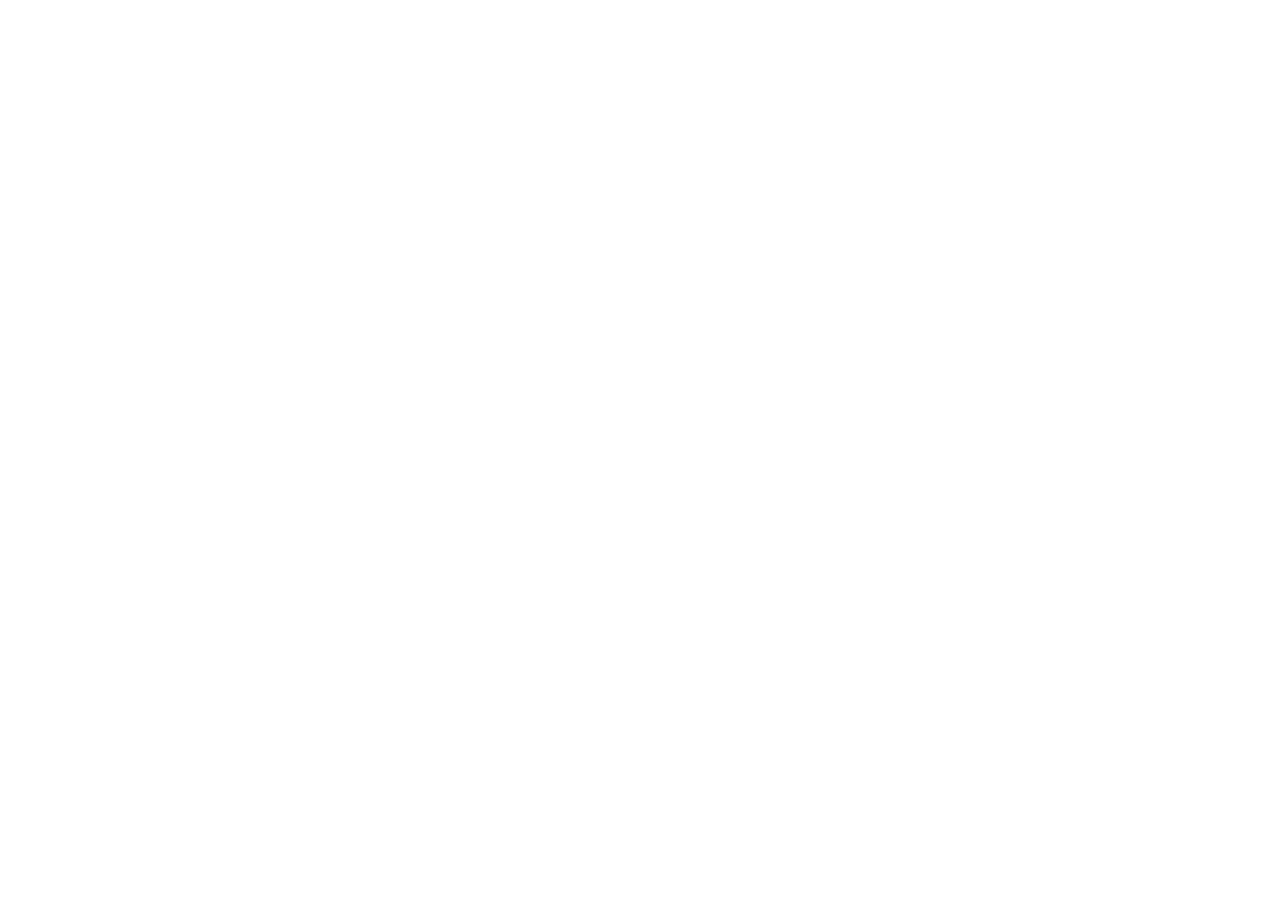
==== index.html @ f4bc539a "Deploy bf60df4ef3fd45c08c52d4838c4ee403f35d6fb3" ====
<!doctype html>
<html lang="en">
  <head>
    <meta charset="UTF-8" />
    <meta name="viewport" content="width=device-width, initial-scale=1.0" />
    <meta name="theme-color" content="#171a1d" />
    <meta
      name="description"
      content="A local-first roster builder for Warhammer Fantasy Battles 8th Edition."
    />
    <title>WHFB 8th Edition Army Builder</title>
    <script type="module" crossorigin src="/Site.Hammer.8th-Roster-Builder/assets/index-BWz84YdC.js"></script>
    <link rel="stylesheet" crossorigin href="/Site.Hammer.8th-Roster-Builder/assets/index-DoBrTXqm.css">
  </head>
  <body>
    <div id="app"></div>
  </body>
</html>
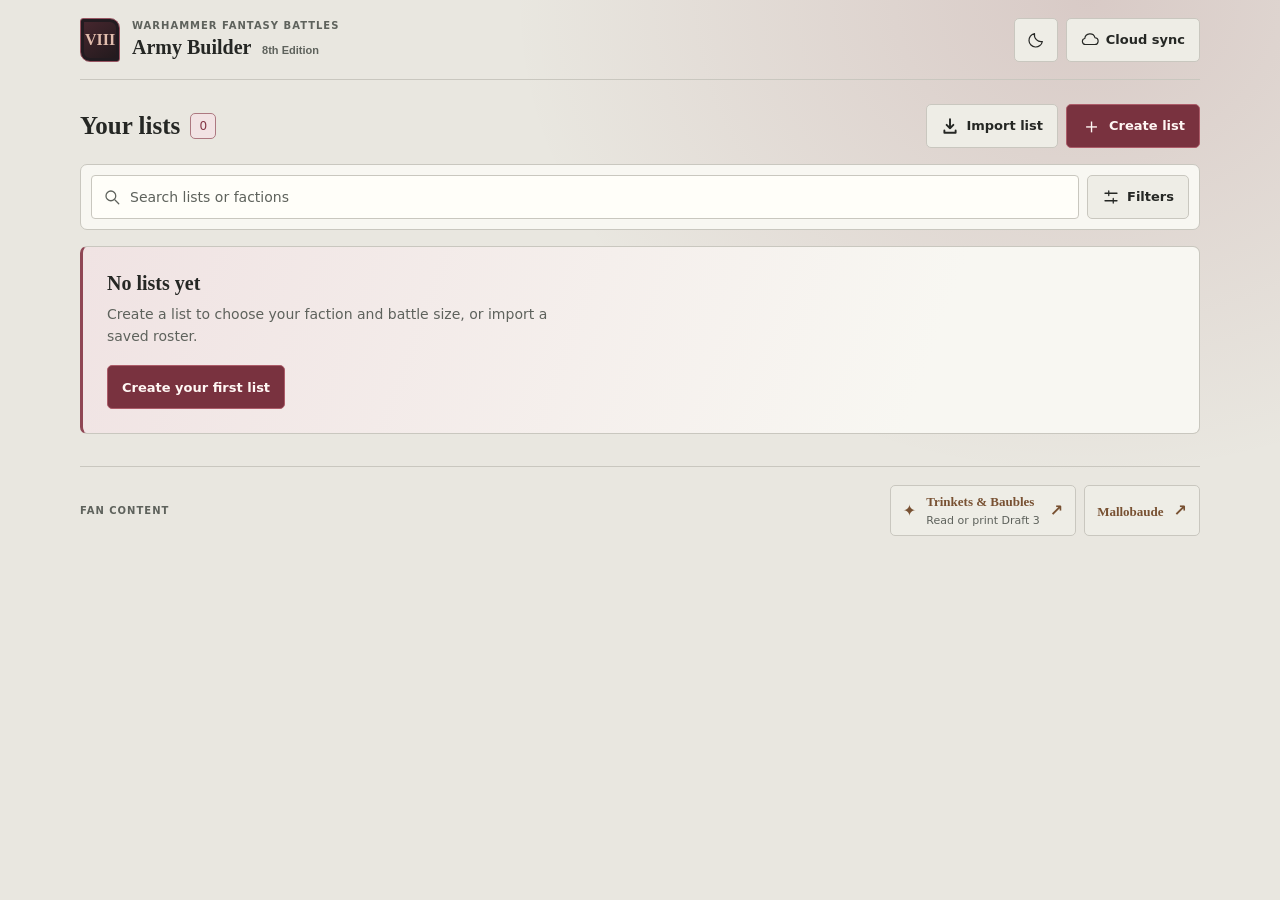
==== commit ff1212a6: "Deploy 7119ac27661208176ac053194a470bf08b6429c7" ====
--- a/index.html
+++ b/index.html
@@ -9,8 +9,8 @@
       content="A local-first roster builder for Warhammer Fantasy Battles 8th Edition."
     />
     <title>WHFB 8th Edition Army Builder</title>
-    <script type="module" crossorigin src="/Site.Hammer.8th-Roster-Builder/assets/index-BWz84YdC.js"></script>
-    <link rel="stylesheet" crossorigin href="/Site.Hammer.8th-Roster-Builder/assets/index-DoBrTXqm.css">
+    <script type="module" crossorigin src="/assets/index-Dpam6V0l.js"></script>
+    <link rel="stylesheet" crossorigin href="/assets/index-C-564Yki.css">
   </head>
   <body>
     <div id="app"></div>
--- a/assets/index-C-564Yki.css
+++ b/assets/index-C-564Yki.css
@@ -0,0 +1 @@
+.reference-rule-link{display:inline;padding:0;border:0;color:var(--rust-dark);background:transparent;font:inherit;text-align:inherit;text-decoration:underline;text-underline-offset:.15em}.reference-rule-link:hover{color:var(--rust)}.reference-entry{min-width:0}.reference-entry__summary{display:grid;width:100%;min-width:0;grid-template-columns:minmax(0,max-content) minmax(0,1fr) max-content;align-items:baseline;gap:.55rem;padding:.38rem .5rem;border:1px solid color-mix(in srgb,var(--line) 75%,transparent);border-radius:.45rem;color:var(--ink);background:color-mix(in srgb,var(--paper-raised) 86%,transparent);text-align:left;box-shadow:none}.reference-entry__summary:hover,.reference-entry__summary:focus-visible{border-color:color-mix(in srgb,var(--rust) 58%,var(--line));background:color-mix(in srgb,var(--rust) 6%,var(--paper-raised))}.reference-entry__summary strong{overflow:hidden;color:var(--ink);font-size:.76rem;text-overflow:ellipsis;white-space:nowrap}.reference-entry__summary span{overflow:hidden;color:var(--muted);font-size:.72rem;line-height:1.35;text-overflow:ellipsis;white-space:nowrap}.reference-entry__summary em{color:var(--accent-text, var(--rust));font-size:.68rem;font-style:normal;font-weight:800}.reference-dialog-backdrop{position:fixed;z-index:1800;top:0;right:0;bottom:0;left:0;display:grid;padding:1rem;place-items:center;background:#14120fb8;-webkit-backdrop-filter:blur(4px);backdrop-filter:blur(4px)}.reference-dialog{display:flex;flex-direction:column;width:min(720px,100%);max-height:min(760px,calc(100dvh - 2rem));overflow:hidden;border:1px solid var(--line-strong);border-radius:.9rem;color:var(--ink);background:var(--paper);box-shadow:0 24px 70px #00000057}.reference-dialog>header{display:flex;flex:0 0 auto;align-items:flex-start;justify-content:space-between;gap:1rem;padding:1rem 1.1rem;border-bottom:1px solid var(--line);background:color-mix(in srgb,var(--rust) 8%,var(--paper-raised))}.reference-dialog h2,.reference-dialog p{margin:0}.reference-dialog h2{margin-top:.15rem;font-size:1.35rem}.reference-dialog header small{color:var(--muted)}.reference-dialog header>button{flex:0 0 auto;width:2rem;height:2rem;padding:0;border:0;color:var(--muted);background:transparent;font-size:1.75rem;line-height:1}.reference-dialog__body{display:grid;gap:.85rem;min-height:0;overflow-y:auto;overscroll-behavior:contain;padding:1.1rem;padding-bottom:max(1.1rem,env(safe-area-inset-bottom))}.reference-back{padding:.3rem 0;border:0;color:var(--rust-dark);background:transparent;font-size:.78rem;text-align:left}.reference-dialog__body>p{font-family:Georgia,Times New Roman,serif;font-size:.96rem;line-height:1.65}.reference-profile-wrap{overflow-x:auto}.reference-profile-wrap table{width:100%;border-collapse:collapse;font-size:.78rem}.reference-profile-wrap th,.reference-profile-wrap td{padding:.5rem;border:1px solid var(--line);text-align:left}.reference-profile-wrap thead{background:var(--paper-raised)}@media(max-width:620px){.reference-entry__summary{grid-template-columns:minmax(0,.85fr) minmax(0,1.15fr) max-content}.reference-dialog-backdrop{align-items:end;padding:0}.reference-dialog{width:100%;max-height:90dvh;border-radius:.9rem .9rem 0 0}}.equipment-reference[data-v-cbb7b77b]{display:grid;gap:.4rem}.equipment-reference__missing[data-v-cbb7b77b]{padding:.38rem .5rem;border:1px solid var(--line);border-radius:.45rem;color:var(--muted);font-size:.74rem;background:color-mix(in srgb,var(--paper-raised) 88%,transparent)}.special-rule-reference[data-v-a597575a]{display:grid;gap:.65rem}.special-rule-card[data-v-a597575a]{display:flex;align-items:baseline;gap:.55rem;padding:.38rem .5rem;border:1px solid var(--line);border-radius:.45rem;background:color-mix(in srgb,var(--paper-raised) 88%,transparent)}.special-rule-card strong[data-v-a597575a]{color:var(--ink);font-size:.76rem}.special-rule-card span[data-v-a597575a]{color:var(--muted);font-size:.72rem}.special-rule-card--missing[data-v-a597575a]{border-color:color-mix(in srgb,var(--rust) 55%,var(--line))}.battle-mode[data-v-272ee18a]{flex:1;min-height:0;overflow-y:auto;color:var(--text-primary, #272a27);background:linear-gradient(var(--workspace-glaze, rgba(236, 235, 229, .96)),var(--workspace-glaze, rgba(236, 235, 229, .96))),repeating-linear-gradient(45deg,var(--surface-muted, #d5d3cc) 0,var(--surface-muted, #d5d3cc) 1px,transparent 1px,transparent 8px)}.battle-toolbar[data-v-272ee18a]{position:sticky;z-index:3;top:0;display:grid;min-height:86px;padding:14px clamp(18px,3vw,42px);align-items:center;grid-template-columns:minmax(250px,.7fr) minmax(430px,1.35fr) auto;gap:28px;background:var(--workspace-glaze, rgba(247, 246, 241, .97));border-bottom:1px solid var(--border-color, #c6c3bb);box-shadow:0 5px 16px #21242214;-webkit-backdrop-filter:blur(8px);backdrop-filter:blur(8px)}.battle-toolbar h2[data-v-272ee18a]{margin:0;font-family:Arial Narrow,Inter,sans-serif;font-size:22px;letter-spacing:-.04em}.battle-toolbar>div:first-child>p[data-v-272ee18a]:last-child{margin:4px 0 0;color:var(--text-muted, #797c76);font-size:9px;line-height:1.4}.battle-sequence[data-v-272ee18a]{display:flex;align-items:center;gap:14px}.round-stepper[data-v-272ee18a]{display:grid;overflow:hidden;height:42px;flex:0 0 auto;align-items:center;grid-template-columns:auto 30px 35px 30px;background:var(--surface-muted, #ebe8e1);border:1px solid var(--border-color, #d2cfc7);border-radius:5px}.round-stepper>span[data-v-272ee18a]{padding-inline:11px;color:var(--text-muted, #777a74);font-size:9px;font-weight:700;text-transform:uppercase}.round-stepper button[data-v-272ee18a],.wound-total button[data-v-272ee18a],.battle-card-tracker button[data-v-272ee18a]{height:100%;color:var(--text-secondary, #555954);font-weight:800;background:transparent;border:0}.round-stepper button[data-v-272ee18a]:hover:not(:disabled),.wound-total button[data-v-272ee18a]:hover:not(:disabled),.battle-card-tracker button[data-v-272ee18a]:hover:not(:disabled){color:#fff;background:#a94f33}.round-stepper button[data-v-272ee18a]:disabled,.wound-total button[data-v-272ee18a]:disabled,.battle-card-tracker button[data-v-272ee18a]:disabled{cursor:not-allowed;opacity:.3}.round-stepper strong[data-v-272ee18a]{text-align:center}.phase-selector[data-v-272ee18a]{display:grid;min-width:0;grid-template-columns:repeat(4,minmax(76px,1fr));gap:3px}.phase-selector button[data-v-272ee18a]{min-height:34px;padding:6px 8px;color:var(--text-secondary, #73766f);font-size:8px;font-weight:700;background:var(--surface-muted, #ebe8e1);border:1px solid var(--border-color, #d5d2ca);border-radius:4px}.phase-selector button.active[data-v-272ee18a]{color:#fff;background:#275f65;border-color:#1d4c51}.battle-actions[data-v-272ee18a]{display:flex;justify-content:flex-end;gap:7px}.battle-actions button[data-v-272ee18a]{min-height:36px;padding:8px 11px;font-size:9px;font-weight:700;border-radius:4px}.battle-reset[data-v-272ee18a]{color:var(--text-muted, #777a74);background:transparent;border:1px solid var(--border-color, #c7c4bc)}.battle-print[data-v-272ee18a]{color:var(--link-text, #29565b);background:var(--surface, #edf3f1);border:1px solid var(--border-strong, #9db7b5)}.battle-edit[data-v-272ee18a]{color:#fff;background:#a94f33;border:1px solid #a94f33}.battle-overview[data-v-272ee18a]{display:grid;width:min(1180px,calc(100% - 36px));margin:24px auto 18px;grid-template-columns:repeat(4,minmax(0,1fr));background:var(--surface-raised, #fffef9);border:1px solid var(--border-color, #d1cec6);border-radius:6px;box-shadow:0 4px 12px #2326240d}.battle-overview>div[data-v-272ee18a]{display:flex;min-width:0;padding:13px 16px;flex-direction:column;gap:3px}.battle-overview>div+div[data-v-272ee18a]{border-left:1px solid var(--border-color, #dfdcd4)}.battle-overview span[data-v-272ee18a]{color:var(--text-muted, #8b8e87);font-size:8px;font-weight:700;letter-spacing:.08em;text-transform:uppercase}.battle-overview strong[data-v-272ee18a]{overflow:hidden;color:var(--text-primary, #343733);font-size:13px;text-overflow:ellipsis;white-space:nowrap}.battle-army-rule-list[data-v-272ee18a]{width:min(1180px,calc(100% - 36px));margin:0 auto 18px}.battle-army-rules[data-v-272ee18a]{width:100%;margin:0;padding:11px 14px;background:var(--surface-raised, #fffef9);border:1px solid var(--border-color, #d1cec6);border-radius:6px}.battle-army-rules+.battle-army-rules[data-v-272ee18a]{margin-top:8px}.battle-army-rules summary[data-v-272ee18a]{display:flex;align-items:baseline;justify-content:space-between;gap:16px;color:var(--text-primary, #343733);cursor:pointer}.battle-army-rules summary strong[data-v-272ee18a]{font-size:11px}.battle-army-rules summary span[data-v-272ee18a]{color:var(--accent-text, #a14e34);font-size:9px;font-weight:700}.battle-army-rules .special-rule-reference[data-v-272ee18a]{margin-top:10px}.battle-groups[data-v-272ee18a]{display:grid;width:min(1180px,calc(100% - 36px));margin:0 auto;padding-bottom:46px;gap:16px}.battle-group[data-v-272ee18a]{overflow:hidden;background:var(--workspace-glaze, rgba(255, 254, 249, .7));border:1px solid var(--border-color, #c8c5bd);border-radius:7px;box-shadow:0 5px 15px #2326240e}.battle-group>header[data-v-272ee18a]{display:flex;min-height:58px;padding:10px 16px;color:#fff;align-items:center;justify-content:space-between;gap:18px;background:#275f65}.battle-group[data-category=special]>header[data-v-272ee18a]{background:#536a70}.battle-group[data-category=rare]>header[data-v-272ee18a]{background:#6b536b}.battle-group[data-category=heroes]>header[data-v-272ee18a]{background:#6d503e}.battle-group[data-category=lords]>header[data-v-272ee18a]{background:#4e475f}.battle-group>header .eyebrow[data-v-272ee18a]{color:#ffffff9e}.battle-group>header h3[data-v-272ee18a]{margin:0;font-family:Arial Narrow,Inter,sans-serif;font-size:18px}.battle-group>header>span[data-v-272ee18a]{color:#ffffffbd;font-size:9px;font-weight:700;text-transform:uppercase}.battle-unit-grid[data-v-272ee18a]{display:grid;padding:12px;grid-template-columns:repeat(auto-fit,minmax(min(420px,100%),1fr));gap:10px}.battle-unit-card[data-v-272ee18a]{display:grid;min-width:0;overflow:hidden;grid-template-rows:1fr auto;background:var(--surface-raised, #fffef9);border:1px solid var(--border-color, #d8d5cd);border-radius:5px;transition:border-color .14s ease,box-shadow .14s ease,transform .14s ease}.battle-unit-card[data-v-272ee18a]:hover{border-color:var(--border-strong, #a99a90);box-shadow:0 7px 18px #352b261a;transform:translateY(-1px)}.battle-unit-open[data-v-272ee18a]{display:flex;min-width:0;padding:14px;color:inherit;text-align:left;flex-direction:column;background:transparent;border:0}.battle-unit-role[data-v-272ee18a]{color:var(--accent-text, #a44c30);font-size:8px;font-weight:700;letter-spacing:.08em;text-transform:uppercase}.battle-unit-title[data-v-272ee18a]{display:flex;margin-top:4px;align-items:baseline;justify-content:space-between;gap:12px}.battle-unit-title strong[data-v-272ee18a]{color:var(--text-primary, #292c29);font-family:Arial Narrow,Inter,sans-serif;font-size:17px}.battle-unit-title b[data-v-272ee18a]{color:var(--success-text, #3c6c54);font-size:11px;white-space:nowrap}.battle-unit-meta[data-v-272ee18a]{margin-top:3px;color:var(--text-muted, #858881);font-size:9px}.battle-unit-choices[data-v-272ee18a],.battle-status-list[data-v-272ee18a]{display:flex;margin-top:10px;flex-wrap:wrap;gap:4px}.battle-unit-choices>span[data-v-272ee18a],.battle-status-list>span[data-v-272ee18a]{padding:4px 6px;color:var(--text-secondary, #655c55);font-size:8px;font-weight:600;background:var(--surface-muted, #efebe4);border-radius:3px}.battle-unit-choices.empty[data-v-272ee18a]{color:var(--text-muted, #9a9c97);font-size:8px;font-style:italic}.battle-status-list>span[data-v-272ee18a]{color:var(--accent-text, #7c422f);background:var(--accent-surface, #f2ddd3);border:1px solid var(--border-color, #deb8a7)}.battle-reference-link[data-v-272ee18a]{margin-top:auto;padding-top:13px;color:var(--link-text, #40686a);font-size:8px;font-weight:700;letter-spacing:.04em;text-transform:uppercase}.battle-reference-link b[data-v-272ee18a]{margin-left:3px;font-size:12px}.battle-card-tracker[data-v-272ee18a]{display:flex;min-height:44px;padding:6px 10px;align-items:center;justify-content:space-between;gap:10px;background:var(--surface-muted, #efede7);border-top:1px solid var(--border-color, #ddd9d1)}.battle-card-tracker>span[data-v-272ee18a]{color:var(--text-muted, #777a74);font-size:8px;font-weight:700;text-transform:uppercase}.battle-card-tracker>div[data-v-272ee18a]{display:grid;overflow:hidden;height:30px;align-items:center;grid-template-columns:29px minmax(54px,auto) 29px;background:var(--surface-raised, white);border:1px solid var(--border-color, #d2cfc7);border-radius:4px}.battle-card-tracker strong[data-v-272ee18a]{font-size:12px;text-align:center}.battle-card-tracker small[data-v-272ee18a]{color:var(--text-muted, #93968f);font-size:8px}.battle-detail-backdrop[data-v-272ee18a]{position:fixed;z-index:1100;top:0;right:0;bottom:0;left:0;display:grid;padding:24px;place-items:center;background:#0f1314c4;-webkit-backdrop-filter:blur(4px);backdrop-filter:blur(4px)}.battle-detail-modal[data-v-272ee18a]{display:flex;width:min(1050px,100%);max-height:calc(100dvh - 48px);overflow:hidden;flex-direction:column;background:var(--surface, #f1efe9);border:1px solid #6a6d68;border-radius:9px;box-shadow:0 28px 90px #00000073}.battle-detail-header[data-v-272ee18a]{flex:0 0 auto;display:grid;padding:19px 22px;color:#fff;align-items:start;grid-template-columns:minmax(0,1fr) auto auto;gap:18px;background:linear-gradient(105deg,rgba(255,255,255,.07),transparent 50%),#1d464b;border-bottom:3px solid #ad593d}.battle-detail-header .eyebrow[data-v-272ee18a]{color:#a9bbb6}.battle-detail-header h2[data-v-272ee18a]{margin:0;font-family:Arial Narrow,Inter,sans-serif;font-size:27px;letter-spacing:-.04em}.battle-detail-header div>span[data-v-272ee18a]{display:block;margin-top:3px;color:#b9c6c3;font-size:9px}.battle-detail-header>strong[data-v-272ee18a]{padding-top:13px;color:#d9efdc;font-size:16px}.battle-detail-header>button[data-v-272ee18a]{display:grid;width:32px;height:32px;padding:0;place-items:center;color:#c3d0cc;font-size:21px;background:#ffffff0f;border:1px solid rgba(255,255,255,.15);border-radius:50%}.battle-detail-header>button[data-v-272ee18a]:hover{color:#fff;background:#a94f33}.battle-detail-body[data-v-272ee18a]{display:grid;min-height:0;overflow-y:auto;grid-template-columns:235px minmax(0,1fr)}.battle-detail-tracking[data-v-272ee18a]{padding:16px;background:var(--surface-muted, #e8e5de);border-right:1px solid var(--border-color, #ccc9c1)}.battle-detail-tracking>section[data-v-272ee18a]{padding:13px;background:var(--surface-raised, #fffdf8);border:1px solid var(--border-color, #d5d2ca);border-radius:5px}.battle-detail-tracking>section+section[data-v-272ee18a]{margin-top:10px}.wound-total[data-v-272ee18a]{display:grid;height:58px;margin-top:8px;align-items:center;grid-template-columns:42px 1fr 42px;background:var(--surface-muted, #f0ede7);border:1px solid var(--border-color, #d7d3ca);border-radius:5px}.wound-total strong[data-v-272ee18a]{color:var(--text-primary, #26302d);font-size:27px;text-align:center}.wound-panel>span[data-v-272ee18a]{display:block;margin-top:6px;color:var(--text-muted, #888b84);font-size:8px;text-align:center;text-transform:uppercase}.battle-status-panel[data-v-272ee18a]{display:grid;gap:6px}.battle-status-panel .eyebrow[data-v-272ee18a]{margin-bottom:3px}.battle-status-panel button[data-v-272ee18a]{display:flex;min-height:34px;padding:7px 9px;color:var(--text-secondary, #62655f);align-items:center;gap:7px;font-size:9px;font-weight:700;text-align:left;background:var(--surface, #f0eee8);border:1px solid var(--border-color, #dedbd3);border-radius:4px}.battle-status-panel button span[data-v-272ee18a]{display:grid;width:16px;height:16px;place-items:center;color:var(--text-muted, #8d9089);border:1px solid var(--border-color, #b9bbb5);border-radius:50%}.battle-status-panel button.active[data-v-272ee18a]{color:var(--accent-text, #753b29);background:var(--accent-surface, #f2ded4);border-color:#d8ac99}.battle-status-panel button.active span[data-v-272ee18a]{color:#fff;background:#a94f33;border-color:#a94f33}.battle-wizard-panel strong[data-v-272ee18a]{display:block;margin-top:7px;color:var(--text-primary, #383b37);font-size:12px}.battle-wizard-panel span[data-v-272ee18a]{display:block;margin-top:4px;color:var(--text-muted, #7a7d76);font-size:8px;line-height:1.45}.battle-reference[data-v-272ee18a]{min-width:0;padding:16px}.battle-reference-section[data-v-272ee18a]{overflow:hidden;background:var(--surface-raised, #fffef9);border:1px solid var(--border-color, #d5d2ca);border-radius:6px}.battle-reference-section+.battle-reference-section[data-v-272ee18a]{margin-top:12px}.battle-reference-heading[data-v-272ee18a]{display:flex;padding:12px 15px;align-items:flex-end;justify-content:space-between;gap:14px}.battle-reference-heading h3[data-v-272ee18a]{margin:0;color:var(--text-primary, #343733);font-size:14px}.battle-reference-heading>span[data-v-272ee18a]{color:var(--text-muted, #898c85);font-size:8px}.battle-profile-wrap[data-v-272ee18a]{overflow-x:auto;border-top:1px solid var(--border-color, #dedbd4)}.battle-profile-table[data-v-272ee18a]{width:100%;min-width:690px;table-layout:fixed;border-collapse:collapse}.battle-profile-table th[data-v-272ee18a],.battle-profile-table td[data-v-272ee18a]{height:34px;padding:5px 4px;color:var(--text-secondary, #4f524d);font-size:9px;text-align:center;border-right:1px solid var(--border-color, #e5e2db);border-bottom:1px solid var(--border-color, #e5e2db)}.battle-profile-table thead th[data-v-272ee18a]{color:var(--text-muted, #777b74);font-size:8px;background:var(--surface-muted, #ebe8e1)}.battle-profile-table th[data-v-272ee18a]:first-child{width:130px;padding-left:13px;text-align:left}.battle-profile-table th[data-v-272ee18a]:last-child,.battle-profile-table td[data-v-272ee18a]:last-child{width:125px;text-align:left}.battle-profile-table tbody th[data-v-272ee18a]{color:var(--text-primary, #343733)}.battle-profile-table tbody th small[data-v-272ee18a]{display:block;color:var(--accent-text, #9d6047);font-size:7px;text-transform:uppercase}.battle-profile-table abbr[data-v-272ee18a]{text-decoration:none}.battle-loadout-grid[data-v-272ee18a]{display:grid;padding:0 15px 15px;grid-template-columns:repeat(2,minmax(0,1fr));gap:9px}.battle-loadout-grid>div[data-v-272ee18a]{min-width:0;padding:11px 12px;background:var(--surface, #f1eee7);border:1px solid var(--border-color, #e0dcd4);border-radius:4px}.battle-loadout-grid>.battle-special-rule-reference[data-v-272ee18a]{grid-column:1 / -1}.battle-loadout-grid h4[data-v-272ee18a]{margin:0 0 7px;color:var(--accent-text, #70412f);font-size:9px;letter-spacing:.05em;text-transform:uppercase}.battle-loadout-grid ul[data-v-272ee18a]{display:grid;margin:0;padding:0;gap:5px;list-style:none}.battle-loadout-grid li[data-v-272ee18a]{color:var(--text-secondary, #5f625d);font-size:9px;line-height:1.4}.battle-loadout-grid li strong[data-v-272ee18a],.battle-loadout-grid li span[data-v-272ee18a]{display:block}.battle-loadout-grid li strong[data-v-272ee18a]{color:var(--text-primary, #3c3f3a)}.battle-loadout-grid li span[data-v-272ee18a]{margin-top:2px;color:var(--text-muted, #777a74)}.battle-lore-list[data-v-272ee18a]{display:grid;padding:0 15px 15px;gap:7px}.battle-lore-list>details[data-v-272ee18a]{overflow:hidden;background:var(--surface, #f2efe8);border:1px solid var(--border-color, #ddd9d0);border-radius:4px}.battle-lore-list>details>summary[data-v-272ee18a]{display:flex;padding:10px 12px;align-items:center;justify-content:space-between;gap:12px;cursor:pointer;list-style:none}.battle-lore-list>details>summary[data-v-272ee18a]::-webkit-details-marker{display:none}.battle-lore-list>details[open]>summary[data-v-272ee18a]{border-bottom:1px solid var(--border-color, #ddd9d0)}.battle-lore-list>details>summary span[data-v-272ee18a]{display:flex;align-items:baseline;gap:8px}.battle-lore-list>details>summary strong[data-v-272ee18a]{color:var(--text-primary, #353934);font-size:10px}.battle-lore-list>details>summary small[data-v-272ee18a],.battle-lore-list>details>summary em[data-v-272ee18a]{color:var(--text-muted, #82857e);font-size:7px;font-style:normal}.battle-lore-body[data-v-272ee18a]{padding:10px}.battle-lore-body>section[data-v-272ee18a]{padding:9px 10px;background:var(--surface-muted, #e5eeeb);border-left:3px solid #477a72}.battle-lore-body h4[data-v-272ee18a],.battle-lore-body p[data-v-272ee18a]{margin:0}.battle-lore-body h4[data-v-272ee18a]{color:var(--success-text, #315f58);font-size:8px}.battle-lore-body p[data-v-272ee18a]{margin-top:3px;color:var(--text-secondary, #666a64);font-size:8px;line-height:1.45}.battle-lore-body ol[data-v-272ee18a]{display:grid;margin:9px 0 0;padding:0;grid-template-columns:repeat(2,minmax(0,1fr));gap:6px;list-style:none}.battle-lore-body li[data-v-272ee18a]{min-width:0;padding:9px;background:var(--surface-raised, #fffefa);border:1px solid var(--border-color, #e0ddd5);border-radius:3px}.battle-lore-body li header[data-v-272ee18a]{display:grid;align-items:center;grid-template-columns:20px minmax(0,1fr) auto;gap:7px}.battle-lore-body li header>b[data-v-272ee18a]{display:grid;width:19px;height:19px;color:#fff;font-size:8px;place-items:center;background:#477a72;border-radius:50%}.battle-lore-body li header span[data-v-272ee18a]{display:flex;min-width:0;flex-direction:column}.battle-lore-body li header strong[data-v-272ee18a]{color:var(--text-primary, #3b3f3a);font-size:8px}.battle-lore-body li header small[data-v-272ee18a]{color:var(--text-muted, #898c85);font-size:6px;text-transform:capitalize}.battle-lore-body li header em[data-v-272ee18a]{color:var(--accent-text, #a94f33);font-size:7px;font-style:normal;font-weight:800}@media(max-width:980px){.battle-toolbar[data-v-272ee18a]{grid-template-columns:minmax(0,1fr) auto}.battle-toolbar>div[data-v-272ee18a]:first-child{display:none}.battle-actions[data-v-272ee18a]{flex-wrap:wrap}.battle-actions .battle-reset[data-v-272ee18a]{display:none}}@media(max-width:700px){.battle-toolbar[data-v-272ee18a]{position:static;display:flex;padding:10px 12px;align-items:stretch;flex-direction:column;gap:9px}.battle-sequence[data-v-272ee18a]{align-items:stretch;flex-direction:column;gap:7px}.round-stepper[data-v-272ee18a]{width:100%;grid-template-columns:1fr 38px 44px 38px}.phase-selector[data-v-272ee18a]{grid-template-columns:repeat(2,minmax(0,1fr))}.battle-actions[data-v-272ee18a]{display:grid;grid-template-columns:1fr 1fr}.battle-overview[data-v-272ee18a]{width:calc(100% - 24px);margin-top:12px;grid-template-columns:repeat(2,minmax(0,1fr))}.battle-overview>div[data-v-272ee18a]:nth-child(3){border-top:1px solid var(--border-color, #dfdcd4);border-left:0}.battle-overview>div[data-v-272ee18a]:nth-child(4){border-top:1px solid var(--border-color, #dfdcd4)}.battle-groups[data-v-272ee18a]{width:calc(100% - 24px)}.battle-unit-grid[data-v-272ee18a]{grid-template-columns:1fr}.battle-detail-backdrop[data-v-272ee18a]{padding:0;place-items:stretch}.battle-detail-modal[data-v-272ee18a]{width:100%;max-height:100dvh;min-height:100dvh;border:0;border-radius:0}.battle-detail-header[data-v-272ee18a]{padding:16px}.battle-detail-header h2[data-v-272ee18a]{font-size:23px}.battle-detail-body[data-v-272ee18a]{display:flex;flex-direction:column}.battle-detail-tracking[data-v-272ee18a]{display:grid;grid-template-columns:repeat(2,minmax(0,1fr));gap:9px;border-right:0;border-bottom:1px solid var(--border-color, #ccc9c1)}.battle-detail-tracking>section+section[data-v-272ee18a]{margin-top:0}.battle-wizard-panel[data-v-272ee18a]{grid-column:1 / -1}.battle-reference[data-v-272ee18a]{padding:10px}.battle-loadout-grid[data-v-272ee18a],.battle-lore-body ol[data-v-272ee18a]{grid-template-columns:1fr}}.print-export-backdrop{position:fixed;z-index:1200;top:0;right:0;bottom:0;left:0;display:grid;padding:20px;place-items:center;background:#0d1112cc;-webkit-backdrop-filter:blur(4px);backdrop-filter:blur(4px)}.print-export-modal{display:flex;width:min(1280px,100%);height:min(900px,calc(100vh - 40px));overflow:hidden;flex-direction:column;background:#dedbd4;border:1px solid #626561;border-radius:9px;box-shadow:0 28px 90px #00000075}.print-export-header{display:flex;min-height:78px;padding:15px 20px;color:#fff;align-items:center;justify-content:space-between;gap:20px;background:#1c2324;border-bottom:3px solid #a95235}.print-export-header .eyebrow{color:#a9b8b4}.print-export-header h2{margin:0;font-family:Arial Narrow,Inter,sans-serif;font-size:23px}.print-export-header p:last-child{margin:3px 0 0;color:#aeb3af;font-size:9px}.print-export-header button{width:33px;height:33px;padding:0;color:#c7cbc7;font-size:21px;background:#ffffff0d;border:1px solid rgba(255,255,255,.15);border-radius:50%}.print-export-shell{display:grid;min-height:0;flex:1;grid-template-columns:255px minmax(0,1fr)}.print-export-options{padding:18px;overflow-y:auto;background:#252a2b;border-right:1px solid #525655}.print-export-options h3{margin:0 0 15px;color:#fff;font-size:17px}.print-export-options label{position:relative;display:grid;padding:9px 0;align-items:start;grid-template-columns:18px minmax(0,1fr);gap:9px;color:#d7d8d3;cursor:pointer}.print-export-options input{width:16px;height:16px;margin:1px 0 0;accent-color:#a94f33}.print-export-options label span,.print-export-options label strong,.print-export-options label small{display:block}.print-export-options label strong{font-size:10px}.print-export-options label small{margin-top:3px;color:#90948f;font-size:8px;line-height:1.35}.print-export-options hr{margin:12px 0;border:0;border-top:1px solid #484d4c}.print-preview-scroll{padding:24px;overflow:auto;background:#b9b8b3}.print-sheet{width:min(8.5in,100%);min-height:11in;margin:0 auto;padding:.42in;color:#232523;font-family:Arial,Helvetica,sans-serif;background:#fff;box-shadow:0 8px 32px #00000038}.print-roster-header{display:grid;padding-bottom:13px;align-items:end;grid-template-columns:minmax(0,1fr) auto;gap:18px;border-bottom:3px solid #252827}.print-roster-header p{margin:0 0 4px;color:#777a76;font-size:8pt;font-weight:700;letter-spacing:.08em;text-transform:uppercase}.print-roster-header h1{margin:0;font-family:Arial Narrow,Arial,sans-serif;font-size:25pt;line-height:1}.print-roster-header div:first-child>span{display:block;margin-top:5px;color:#696c68;font-size:9pt}.print-roster-header div:last-child{display:flex;align-items:baseline;gap:4px}.print-roster-header div:last-child strong{font-size:24pt}.print-roster-header div:last-child span{color:#777a76;font-size:9pt}.print-source-note{margin:7px 0 0;color:#727572;font-size:7.5pt;font-style:italic}.print-army-rules{margin-top:12px;padding:8px 10px;break-inside:avoid;background:#f1f0eb;border:1px solid #c9cbc7}.print-army-rules h2{margin:0 0 6px;font-size:11pt}.print-army-rules ul{margin:0;padding-left:16px}.print-army-rules li+li{margin-top:5px}.print-army-rules strong,.print-army-rules small{display:block}.print-army-rules strong{font-size:8.5pt}.print-army-rules small{margin-top:2px;font-size:7.5pt;line-height:1.35}.print-category{margin-top:17px}.print-category>header{display:flex;padding:6px 8px;color:#fff;align-items:baseline;justify-content:space-between;gap:15px;background:#315f63}.print-category>header h2{margin:0;font-family:Arial Narrow,Arial,sans-serif;font-size:14pt}.print-category>header span{font-size:7.5pt;font-weight:700;text-transform:uppercase}.print-unit-card{margin-top:9px;overflow:hidden;break-inside:avoid;border:1px solid #bfc1bd}.print-unit-card>header{display:flex;padding:8px 10px;align-items:center;justify-content:space-between;gap:15px;background:#ebecea;border-bottom:1px solid #c9cbc7}.print-unit-card>header p{margin:0 0 2px;color:#8a4c36;font-size:6.5pt;font-weight:700;letter-spacing:.06em;text-transform:uppercase}.print-unit-card>header h3{margin:0;font-family:Arial Narrow,Arial,sans-serif;font-size:13pt}.print-unit-card>header>strong{font-size:10pt;white-space:nowrap}.print-unit-summary,.print-choice-line{margin:0;padding:6px 10px;color:#5d605c;font-size:7.5pt;line-height:1.35;border-bottom:1px solid #dedfdb}.print-unit-comparison{display:block;margin-top:3px}.print-choice-line{color:#414440;background:#f6f5f1}.print-profile-wrap{overflow:hidden;border-bottom:1px solid #cfd1cd}.print-profile-table{width:100%;table-layout:fixed;border-collapse:collapse}.print-profile-table th,.print-profile-table td{padding:4px 2px;font-size:6.8pt;text-align:center;border-right:1px solid #d8dad6;border-bottom:1px solid #d8dad6}.print-profile-table thead th{color:#555854;background:#e3e4e1}.print-profile-table th:first-child{width:20%;padding-left:7px;text-align:left}.print-profile-table th:last-child,.print-profile-table td:last-child{width:18%;text-align:left}.print-detail-grid,.print-rules{display:grid;padding:7px 9px;grid-template-columns:repeat(2,minmax(0,1fr));gap:7px;border-bottom:1px solid #dadcd8}.print-detail-grid section,.print-rules section{padding:6px 7px;background:#f2f2ef;border:1px solid #dedfdb}.print-detail-grid h4,.print-rules h4{margin:0 0 4px;color:#74402d;font-size:7pt;letter-spacing:.05em;text-transform:uppercase}.print-detail-grid p,.print-rules p,.print-detail-grid ul,.print-rules ul{margin:0;padding:0;color:#4e514d;font-size:7pt;line-height:1.35;list-style:none}.print-detail-grid li+li,.print-rules li+li{margin-top:4px}.print-detail-grid li strong{display:inline}.print-detail-grid li>span{float:right;color:#555954;font-size:6.5pt}.print-detail-grid li small{display:block;margin-top:2px;color:#666964;font-size:6.5pt;line-height:1.35}.print-detail-grid li em{display:block;margin-top:2px;color:#858883;font-size:6pt}.print-lores{padding:7px 9px;border-bottom:1px solid #dadcd8}.print-lores>section{break-inside:avoid;border:1px solid #cfd1cd}.print-lores>section+section{margin-top:7px}.print-lores>section>header{display:flex;padding:5px 7px;align-items:baseline;justify-content:space-between;gap:10px;color:#fff;background:#315f63}.print-lores h4{margin:0;font-size:8pt}.print-lores header span{font-size:6pt}.print-lores>section>p{margin:0;padding:5px 7px;color:#454844;font-size:6.5pt;line-height:1.35;background:#e8eeeb}.print-lores ol{display:grid;margin:0;padding:5px;grid-template-columns:repeat(2,minmax(0,1fr));gap:4px;list-style:none}.print-lores li{padding:4px 5px;border:1px solid #dedfdb}.print-lores li div{display:flex;justify-content:space-between;gap:7px}.print-lores li b{color:#333632;font-size:6.5pt}.print-lores li em{color:#8a4c36;font-size:6pt;font-style:normal;font-weight:700;white-space:nowrap}.print-lores li small{display:block;margin-top:2px;color:#5f625d;font-size:5.8pt;line-height:1.3}.print-sheet-footer{margin-top:14px;padding-top:6px;color:#878a85;font-size:6.5pt;text-align:center;border-top:1px solid #cfd1cd}.print-sheet.compact{padding:.3in}.print-sheet.compact .print-category{margin-top:10px}.print-sheet.compact .print-unit-card{margin-top:5px}.print-sheet.compact .print-unit-summary{display:none}.print-sheet.compact .print-detail-grid,.print-sheet.compact .print-rules{padding:4px 6px;gap:4px}.print-sheet.page-per-unit .print-unit-card{break-after:page}.print-export-footer{display:flex;min-height:62px;padding:10px 18px;align-items:center;justify-content:space-between;gap:18px;background:#1c2324;border-top:1px solid #515655}.print-export-footer>span{color:#aeb2ae;font-size:9px}.print-export-footer>div{display:flex;gap:8px}.print-export-footer button{min-width:100px;min-height:36px;padding:8px 13px;color:#d6d8d4;font-size:10px;font-weight:700;background:#353b3b;border:1px solid #5a6060;border-radius:4px}.print-export-footer .print-now-button{color:#fff;background:#a94f33;border-color:#a94f33}@media(max-width:760px){.print-export-backdrop{padding:0;place-items:stretch}.print-export-modal{width:100%;height:100dvh;border:0;border-radius:0}.print-export-shell{display:flex;flex-direction:column}.print-export-options{display:grid;max-height:235px;padding:12px;grid-template-columns:repeat(2,minmax(0,1fr));gap:0 12px;border-right:0;border-bottom:1px solid #525655}.print-export-options>div,.print-export-options hr{grid-column:1 / -1}.print-export-options h3{margin-bottom:5px}.print-preview-scroll{padding:10px}.print-sheet{width:100%;min-height:0;padding:18px}.print-roster-header h1{font-size:20pt}.print-detail-grid,.print-rules,.print-lores ol{grid-template-columns:1fr}.print-export-footer>span{display:none}.print-export-footer{justify-content:flex-end}}@page{size:letter portrait;margin:.42in}@media print{html,body{width:auto!important;min-width:0!important;height:auto!important;overflow:visible!important;background:#fff!important}body *{visibility:hidden!important}.print-sheet,.print-sheet *{visibility:visible!important}.print-export-backdrop,.print-export-modal,.print-export-shell,.print-preview-scroll{position:static!important;display:block!important;width:auto!important;height:auto!important;max-height:none!important;margin:0!important;padding:0!important;overflow:visible!important;background:#fff!important;border:0!important;box-shadow:none!important;-webkit-backdrop-filter:none!important;backdrop-filter:none!important}.print-export-header,.print-export-options,.print-export-footer{display:none!important}.print-sheet{width:100%!important;min-height:0!important;padding:0!important;color:#000!important;box-shadow:none!important}}.cloud-account-button[data-v-bd3cc278]{min-height:40px;display:inline-flex;align-items:center;justify-content:center;gap:7px;padding:9px 12px;border:1px solid #555956;border-radius:5px;background:#252827;color:#e1ded6;font-weight:800;cursor:pointer}.cloud-account-button svg[data-v-bd3cc278]{width:18px;height:18px;flex:none;fill:none;stroke:currentColor;stroke-width:1.5;stroke-linejoin:round}.cloud-account-button.synced[data-v-bd3cc278]{border-color:#526b50;color:#c8ddc5}.cloud-account-button.error[data-v-bd3cc278]{border-color:#8b5e38;color:#efc38f}.cloud-account-button[data-v-bd3cc278]:disabled{opacity:.45;cursor:not-allowed}.cloud-backdrop[data-v-bd3cc278]{position:fixed;top:0;right:0;bottom:0;left:0;z-index:120;display:grid;place-items:center;padding:20px;background:#040505e0;-webkit-backdrop-filter:blur(3px);backdrop-filter:blur(3px)}.cloud-panel[data-v-bd3cc278]{box-sizing:border-box;width:min(460px,100%);padding:0 25px 24px;border:1px solid var(--hub-border, #575a57);border-radius:8px;background:var(--hub-surface, #191b1b);box-shadow:0 28px 80px #000}.cloud-panel header[data-v-bd3cc278]{display:flex;justify-content:space-between;align-items:start;margin:0 -25px 20px;padding:21px 25px 17px;border-bottom:1px solid var(--hub-border, #3f4240);background:linear-gradient(90deg,rgba(76,100,71,.22),transparent 70%)}.cloud-panel header p[data-v-bd3cc278]{margin:0;color:var(--hub-success-text, #91a18c);font-size:9px;font-weight:900;letter-spacing:.13em;text-transform:uppercase}.cloud-panel h2[data-v-bd3cc278]{margin:5px 0 0;color:var(--hub-text, #f0ede6);font:700 25px Georgia,serif}.cloud-panel header button[data-v-bd3cc278]{border:0;background:transparent;color:var(--hub-muted, #aaa);font-size:25px;cursor:pointer}.cloud-description[data-v-bd3cc278]{color:var(--hub-muted, #a9ada9);font-size:12px;line-height:1.55;overflow-wrap:anywhere}.cloud-description strong[data-v-bd3cc278]{color:var(--hub-text, #e4e1d9)}.cloud-panel label[data-v-bd3cc278]{display:grid;gap:7px;margin-top:17px;color:var(--hub-muted, #b9b6ae);font-size:10px;font-weight:900;letter-spacing:.08em;text-transform:uppercase}.cloud-panel input[data-v-bd3cc278]{box-sizing:border-box;width:100%;padding:11px 12px;border:1px solid var(--hub-border, #4b4e4c);border-radius:4px;background:var(--hub-input, #111313);color:var(--hub-text, #f3f1e9);font:600 13px sans-serif}.cloud-panel input[data-v-bd3cc278]:focus{outline:2px solid var(--hub-focus, #78916f);outline-offset:1px}.cloud-message[data-v-bd3cc278]{padding:10px 11px;border:1px solid var(--hub-success-border, #465542);border-radius:4px;background:var(--hub-success-surface, #171c16);color:var(--hub-success-text, #c4d4c0);font-size:11px;line-height:1.45}.cloud-message.error[data-v-bd3cc278]{border-color:var(--hub-warning-border, #815c35);background:var(--hub-warning-surface, #2d2318);color:var(--hub-warning-text, #f0cf9e)}.cloud-actions[data-v-bd3cc278]{display:flex;justify-content:flex-end;gap:9px;margin-top:21px}.cloud-actions button[data-v-bd3cc278]{min-height:40px;padding:9px 13px;border:1px solid var(--hub-border, #4c4f4c);border-radius:4px;background:var(--hub-button, #222424);color:var(--hub-text, #dedbd4);font-weight:800;cursor:pointer}.cloud-actions .cloud-primary[data-v-bd3cc278]{border-color:#61755b;background:#3d5239;color:#fff}.cloud-actions button[data-v-bd3cc278]:disabled{opacity:.55;cursor:wait}@media(max-width:650px){.cloud-account-button[data-v-bd3cc278]{flex:1 1 0;min-height:44px}.cloud-backdrop[data-v-bd3cc278]{align-items:end;padding:0}.cloud-panel[data-v-bd3cc278]{width:100%;padding-bottom:max(24px,env(safe-area-inset-bottom));border-radius:12px 12px 0 0}.cloud-actions[data-v-bd3cc278]{display:grid;grid-template-columns:1fr 1.5fr}}.cloud-panel[data-v-bd3cc278]{max-height:100dvh;overflow-y:auto}.cloud-panel h2[data-v-bd3cc278]{font-size:23px}.cloud-panel header button[data-v-bd3cc278]{min-width:44px;min-height:44px;margin:-8px -12px 0 0}.cloud-panel input[data-v-bd3cc278]{min-height:44px;font-size:16px}.cloud-actions button[data-v-bd3cc278]{min-height:44px}:root[data-theme=light] .roster-hub[data-v-70f8fed8]{--hub-text: #252724;--hub-muted: #5e625c;--hub-border: #c9c7bf;--hub-background: #e9e7e0;--hub-surface: #f8f7f2;--hub-input: #fffef9;--hub-button: #eeede6;--hub-hover: #e0e3dc;--hub-accent: #843746;--hub-warm: #785132;--hub-tint: #f2e3e4;--hub-accent-border: #ad7981;--hub-success-border: #9aaf91;--hub-success-surface: #e7eee0;--hub-success-text: #3e6039;--hub-warning-border: #b99b68;--hub-warning-surface: #f5ebd7;--hub-warning-text: #765321;--hub-gradient-start: #f0e3e3;--hub-gradient-end: #f0f0e9;--hub-focus: #843746;--hub-delete-mark: #843746}.roster-hub[data-v-70f8fed8]{min-height:100dvh;color:var(--hub-text, #e8e5dd);color-scheme:inherit;background:radial-gradient(ellipse at 85% 0,rgba(122,38,52,.15),transparent 36rem),var(--hub-background, #111315)}.hub-header[data-v-70f8fed8],.hub-library[data-v-70f8fed8],.hub-resource-footer[data-v-70f8fed8]{width:min(1120px,calc(100% - 48px));margin-inline:auto}.hub-header[data-v-70f8fed8]{display:flex;align-items:center;justify-content:space-between;gap:16px;min-height:80px;padding-block:12px;border-bottom:1px solid var(--hub-border, #393638)}.hub-brand[data-v-70f8fed8]{min-width:0;display:flex;align-items:center;gap:12px}.hub-mark[data-v-70f8fed8]{display:grid;flex:none;place-items:center;width:40px;height:44px;border:1px solid #985562;border-radius:3px 10px;background:linear-gradient(145deg,#48272f,#20191c);color:#e2bdad;font:700 16px Georgia,serif;box-shadow:inset 0 0 0 3px #221b20}.hub-brand h1[data-v-70f8fed8]{margin:4px 0 0;font:700 20px/1.2 Georgia,serif}.hub-brand h1 span[data-v-70f8fed8]{margin-left:6px;color:var(--hub-muted, #b6a091);font:600 11px/1.2 sans-serif}.eyebrow[data-v-70f8fed8]{margin:0;color:var(--hub-muted, #b9a38f);font-size:10px;font-weight:700;letter-spacing:.1em;text-transform:uppercase}.hub-header-actions[data-v-70f8fed8],.hub-list-actions[data-v-70f8fed8]{display:flex;align-items:center;gap:8px}.hub-header-actions[data-v-70f8fed8] .theme-toggle,.hub-header-actions[data-v-70f8fed8] .cloud-account-button,.new-roster-button[data-v-70f8fed8],.import-roster-button[data-v-70f8fed8],.filter-toggle[data-v-70f8fed8],.hub-empty button[data-v-70f8fed8]{display:inline-flex;min-height:44px;align-items:center;justify-content:center;gap:7px;padding:10px 14px;border:1px solid var(--hub-border, #515653);border-radius:5px;background:var(--hub-button, #222626);color:var(--hub-text, #e5e3dc);font-family:inherit;font-size:13px;font-weight:600;line-height:1.2;white-space:nowrap;cursor:pointer}.hub-header-actions[data-v-70f8fed8] .theme-toggle{width:44px;flex:none;padding:10px}.hub-header-actions[data-v-70f8fed8] .theme-label{display:none}.new-roster-button[data-v-70f8fed8],.hub-empty button[data-v-70f8fed8]{border-color:#ac5c69;background:#79323f;color:#fff7f4}.new-roster-button>span[data-v-70f8fed8]{font-size:21px;line-height:1;font-weight:400}.new-roster-button[data-v-70f8fed8]:hover,.hub-empty button[data-v-70f8fed8]:hover{background:#934251;border-color:#ca7b88}.import-roster-button[data-v-70f8fed8]:hover,.filter-toggle[data-v-70f8fed8]:hover,.hub-header-actions[data-v-70f8fed8] .cloud-account-button:hover{background:var(--hub-hover, #303635);border-color:#818b84}.new-roster-button[data-v-70f8fed8]:disabled,.hub-empty button[data-v-70f8fed8]:disabled{opacity:.45;cursor:not-allowed}.roster-hub[data-v-70f8fed8] :is(button,a,summary,input,select):focus-visible{outline:2px solid var(--hub-focus, #e2ad86);outline-offset:2px}.import-roster-button svg[data-v-70f8fed8],.filter-toggle svg[data-v-70f8fed8],.library-search svg[data-v-70f8fed8]{width:18px;height:18px;flex:none;fill:none;stroke:currentColor;stroke-width:1.7;stroke-linecap:round;stroke-linejoin:round}.sr-only[data-v-70f8fed8]{position:absolute;width:1px;height:1px;padding:0;margin:-1px;overflow:hidden;clip:rect(0,0,0,0);white-space:nowrap;border:0}.hub-library[data-v-70f8fed8]{padding:24px 0 32px}.hub-intro[data-v-70f8fed8]{display:flex;align-items:center;justify-content:space-between;gap:16px;margin-bottom:16px}.hub-title[data-v-70f8fed8]{display:flex;align-items:center;gap:10px}.hub-title h2[data-v-70f8fed8]{margin:0;font:700 25px/1.2 Georgia,serif}.library-count[data-v-70f8fed8]{display:inline-grid;min-width:26px;height:26px;place-items:center;padding:0 7px;background:var(--hub-tint, #2b2528);border:1px solid var(--hub-accent-border, #594149);border-radius:5px;color:var(--hub-accent, #d6b4b8);font-size:12px;font-variant-numeric:tabular-nums}.hub-message[data-v-70f8fed8]{margin:0 0 14px;padding:12px 14px;border:1px solid;border-radius:5px;font-size:13px;line-height:1.5;overflow-wrap:anywhere}.migration-message[data-v-70f8fed8],.file-transfer-message[data-v-70f8fed8]{border-color:var(--hub-success-border, #53664d);background:var(--hub-success-surface, #1c271d);color:var(--hub-success-text, #c9dbc5)}.storage-warning[data-v-70f8fed8],.file-transfer-error[data-v-70f8fed8]{border-color:var(--hub-warning-border, #815c35);background:var(--hub-warning-surface, #2d2318);color:var(--hub-warning-text, #f0cf9e)}.library-toolbar[data-v-70f8fed8]{padding:10px;border:1px solid var(--hub-border, #3b3e3d);border-radius:7px;background:var(--hub-surface, #191c1d)}.library-search-row[data-v-70f8fed8]{display:flex;align-items:center;gap:8px}.library-search[data-v-70f8fed8]{position:relative;display:block;min-width:0;flex:1}.library-search svg[data-v-70f8fed8]{position:absolute;left:12px;top:50%;transform:translateY(-50%);color:var(--hub-muted, #a4aca7);pointer-events:none}.library-search input[data-v-70f8fed8],.toolbar-select select[data-v-70f8fed8]{box-sizing:border-box;width:100%;min-width:0;height:44px;padding:0 12px;border:1px solid var(--hub-border, #515653);border-radius:4px;background:var(--hub-input, #101314);color:var(--hub-text, #eeeae1);font:inherit;font-size:14px}.library-search input[data-v-70f8fed8]{padding-left:38px}.library-search input[data-v-70f8fed8]::placeholder{color:var(--hub-muted, #a1a8a3);opacity:1}.filter-toggle[aria-expanded=true][data-v-70f8fed8]{border-color:var(--hub-accent-border, #a8616e);background:var(--hub-tint, #32242a)}.filter-count[data-v-70f8fed8]{display:grid;min-width:18px;height:18px;place-items:center;border-radius:3px;background:#80505a;color:#fff;font-size:11px}.library-filters[data-v-70f8fed8]{display:grid;grid-template-columns:minmax(0,1fr) minmax(0,1fr) auto;align-items:end;gap:10px;margin-top:12px;padding-top:12px;border-top:1px solid var(--hub-border, #383e3b)}.toolbar-select[data-v-70f8fed8]{display:grid;min-width:0;gap:6px}.toolbar-select>span[data-v-70f8fed8]{color:var(--hub-muted, #b8b8af);font-size:12px;font-weight:600}.toolbar-select select[data-v-70f8fed8]{padding-right:24px}.library-status[data-v-70f8fed8]{display:flex;min-height:44px;align-items:center;justify-content:space-between;color:var(--hub-muted, #a5ada7);font-size:12px}.reset-filters[data-v-70f8fed8]{min-height:44px;padding:8px;border:0;background:transparent;color:var(--hub-accent, #dfadb6);text-decoration:underline;text-underline-offset:3px;font-size:12px}.hub-empty[data-v-70f8fed8]{display:grid;justify-items:start;margin-top:16px;padding:24px;border:1px solid var(--hub-border, #474144);border-left:3px solid #8f4654;border-radius:7px;background:linear-gradient(110deg,var(--hub-gradient-start, #211c20),var(--hub-surface, #191c1d) 75%)}.hub-empty h3[data-v-70f8fed8]{margin:0 0 8px;color:var(--hub-text, #f1e9dc);font:700 20px/1.25 Georgia,serif}.hub-empty p[data-v-70f8fed8]{max-width:480px;margin:0 0 18px;color:var(--hub-muted, #b3b9b4);font-size:14px;line-height:1.55}.army-groups[data-v-70f8fed8]{display:grid;gap:14px}.army-group[data-v-70f8fed8]{overflow:hidden;border:1px solid var(--hub-border, #464044);border-radius:7px;background:var(--hub-surface, #191c1d)}.army-group>summary[data-v-70f8fed8]{display:grid;grid-template-columns:32px minmax(0,1fr) auto 16px;min-height:60px;align-items:center;gap:10px;padding:10px 14px;border-bottom:1px solid transparent;background:linear-gradient(100deg,var(--hub-gradient-start, #302127),var(--hub-gradient-end, #1d2020) 65%);cursor:pointer;list-style:none}.army-group[open]>summary[data-v-70f8fed8]{border-bottom-color:var(--hub-border, #4a3d43)}.army-group>summary[data-v-70f8fed8]::-webkit-details-marker{display:none}.faction-sigil[data-v-70f8fed8]{display:grid;place-items:center;width:30px;height:30px;border:1px solid var(--hub-accent-border, #89505c);border-radius:50%;color:var(--hub-accent, #e0b8b4);font:700 14px Georgia,serif}.faction-heading[data-v-70f8fed8]{min-width:0;display:grid;gap:4px}.faction-heading strong[data-v-70f8fed8]{color:var(--hub-text, #ede5da);font:700 16px/1.2 Georgia,serif;overflow-wrap:anywhere}.faction-heading small[data-v-70f8fed8]{overflow:hidden;color:var(--hub-muted, #aab0aa);font-size:11px;text-overflow:ellipsis;white-space:nowrap}.faction-count[data-v-70f8fed8]{color:var(--hub-muted, #c0b4b6);font-size:12px;white-space:nowrap}.faction-chevron[data-v-70f8fed8]{color:var(--hub-muted, #c9bab9);font-size:16px}.army-group:not([open]) .faction-chevron[data-v-70f8fed8]{transform:rotate(-90deg)}.hub-roster-card[data-v-70f8fed8]{display:grid;grid-template-columns:minmax(0,1fr) 64px 56px;background:var(--hub-surface, #191c1d)}.hub-roster-card+.hub-roster-card[data-v-70f8fed8]{border-top:1px solid var(--hub-border, #383c3a)}.hub-roster-open[data-v-70f8fed8],.unavailable-roster-details[data-v-70f8fed8]{display:grid;min-width:0;width:100%;min-height:76px;grid-template-columns:minmax(0,1fr) auto 98px;align-items:center;gap:14px;padding:12px 16px;border:0;background:transparent;color:inherit;text-align:left}.hub-roster-open[data-v-70f8fed8]:hover{background:var(--hub-hover, #242929)}.roster-row-mark[data-v-70f8fed8],.open-roster-label[data-v-70f8fed8]{display:none}.roster-row-title[data-v-70f8fed8]{display:grid;min-width:0;gap:5px}.roster-row-title strong[data-v-70f8fed8]{color:var(--hub-text, #eee9df);font:600 15px/1.35 Georgia,serif;overflow-wrap:anywhere}.roster-row-title small[data-v-70f8fed8]{color:var(--hub-muted, #aab3ad);font-size:11px;line-height:1.4;overflow-wrap:anywhere}.hub-card-points[data-v-70f8fed8]{display:flex;align-items:baseline;gap:4px;white-space:nowrap;font-variant-numeric:tabular-nums}.hub-card-points strong[data-v-70f8fed8]{color:var(--hub-warm, #dfbaa1);font-size:16px}.hub-card-points small[data-v-70f8fed8]{color:var(--hub-muted, #b1b6af);font-size:11px}.hub-roster-card time[data-v-70f8fed8]{color:var(--hub-muted, #a0aaa3);font-size:11px;text-align:right;white-space:nowrap}.hub-roster-action[data-v-70f8fed8]{display:grid;min-width:44px;min-height:44px;place-content:center;justify-items:center;align-self:stretch;gap:5px;padding:8px 4px;border:0;border-left:1px solid var(--hub-border, #383c3a);background:var(--hub-button, #1e2122);font-size:10px;cursor:pointer}.hub-roster-export[data-v-70f8fed8]{color:var(--hub-muted, #b8c3bd)}.hub-roster-export[data-v-70f8fed8]:hover{background:var(--hub-hover, #303635);color:var(--hub-text, white)}.hub-roster-delete[data-v-70f8fed8]{color:var(--hub-accent, #d6a3ab)}.hub-roster-delete[data-v-70f8fed8]:hover{background:#40262e;color:#ffd5db}.delete-roster-icon[data-v-70f8fed8],.export-roster-icon[data-v-70f8fed8]{width:18px;height:18px;fill:none;stroke:currentColor;stroke-width:1.5;stroke-linecap:round;stroke-linejoin:round}.unavailable-roster-details[data-v-70f8fed8]{grid-template-columns:minmax(0,1fr);gap:6px}.unavailable-label[data-v-70f8fed8]{color:var(--hub-warm, #d3ad8a);font-size:11px}.hub-resource-footer[data-v-70f8fed8]{display:flex;align-items:center;justify-content:space-between;gap:16px;padding:18px 0 28px;border-top:1px solid var(--hub-border, #393638)}.hub-resource-links[data-v-70f8fed8]{display:flex;flex-wrap:wrap;gap:8px}.hub-resource-link[data-v-70f8fed8]{display:flex;min-height:44px;align-items:center;gap:10px;padding:8px 12px;border:1px solid var(--hub-border, #454c48);border-radius:5px;background:var(--hub-button, #1c2020);color:var(--hub-warm, #dfcfbb);text-decoration:none}.hub-resource-link>span[data-v-70f8fed8]:nth-child(2){display:grid;gap:4px}.hub-resource-link strong[data-v-70f8fed8]{font:600 13px Georgia,serif}.hub-resource-link small[data-v-70f8fed8]{color:var(--hub-muted, #aab1aa);font-size:11px}.hub-resource-link[data-v-70f8fed8]:hover{background:var(--hub-hover, #2b302e)}.create-backdrop[data-v-70f8fed8]{position:fixed;top:0;right:0;bottom:0;left:0;z-index:100;display:grid;place-items:center;padding:20px;background:#040505db;-webkit-backdrop-filter:blur(3px);backdrop-filter:blur(3px)}.create-roster-panel[data-v-70f8fed8]{box-sizing:border-box;width:min(520px,100%);max-height:calc(100dvh - 40px);overflow-y:auto;padding:0 26px 24px;border:1px solid var(--hub-border, #5b5550);border-radius:8px;background:var(--hub-surface, #191b1b);box-shadow:0 28px 80px #000}.create-roster-panel header[data-v-70f8fed8]{display:flex;justify-content:space-between;align-items:start;margin:0 -26px 22px;padding:22px 26px 18px;border-bottom:1px solid var(--hub-border, #3f4240);background:linear-gradient(90deg,rgba(112,43,55,.25),transparent 70%)}.create-roster-panel h2[data-v-70f8fed8]{margin:4px 0;font:700 27px Georgia,serif}.create-roster-panel header p[data-v-70f8fed8]:last-child{margin:0;color:var(--hub-muted, #8d928e);font-size:11px}.create-roster-panel header button[data-v-70f8fed8]{border:0;background:transparent;color:var(--hub-muted, #aaa);font-size:25px;cursor:pointer}.create-roster-panel>label[data-v-70f8fed8]{display:grid;gap:7px;margin-top:16px;color:var(--hub-muted, #b9b6ae);font-size:11px;font-weight:900;text-transform:uppercase;letter-spacing:.07em}.create-roster-panel input[data-v-70f8fed8],.create-roster-panel select[data-v-70f8fed8]{box-sizing:border-box;width:100%;padding:11px 12px;border:1px solid var(--hub-border, #4b4e4c);border-radius:4px;background:var(--hub-input, #111313);color:var(--hub-text, #f3f1e9);font:inherit}.create-roster-panel label>small[data-v-70f8fed8]{color:var(--hub-muted, #797d7a);font-size:10px;font-weight:500;letter-spacing:0;text-transform:none}.points-limit-field[data-v-70f8fed8]{position:relative;display:block}.points-limit-field input[data-v-70f8fed8]{padding-right:68px}.points-limit-field b[data-v-70f8fed8]{position:absolute;right:12px;top:50%;translate:0 -50%;color:var(--hub-muted, #8e928e);font-size:11px;text-transform:none}.construction-rules[data-v-70f8fed8]{display:grid;gap:9px;margin:20px 0 0;padding:0;border:0}.construction-rules legend[data-v-70f8fed8]{padding:0;color:var(--hub-muted, #b9b6ae);font-size:11px;font-weight:900;text-transform:uppercase;letter-spacing:.07em}.construction-rules>p[data-v-70f8fed8]{margin:-2px 0 2px;color:var(--hub-muted, #797d7a);font-size:10px;line-height:1.45}.format-options[data-v-70f8fed8]{display:grid;grid-template-columns:1fr 1fr;gap:8px}.format-options label[data-v-70f8fed8],.army-book-rules[data-v-70f8fed8],.illegal-composition-rules[data-v-70f8fed8]{box-sizing:border-box;display:flex;min-height:44px;gap:10px;padding:11px;border:1px solid var(--hub-border, #454846);border-radius:5px;background:var(--hub-input, #121414);cursor:pointer}.format-options label.selected[data-v-70f8fed8],.army-book-rules.selected[data-v-70f8fed8],.illegal-composition-rules.selected[data-v-70f8fed8]{border-color:#9e4d59;background:var(--hub-tint, #25191b);box-shadow:inset 3px 0 #9e4d59}.format-options input[data-v-70f8fed8],.army-book-rules input[data-v-70f8fed8],.illegal-composition-rules input[data-v-70f8fed8]{width:auto;margin:2px 0 0;flex:0 0 auto;accent-color:#a95060}.format-options span[data-v-70f8fed8],.army-book-rules span[data-v-70f8fed8],.illegal-composition-rules span[data-v-70f8fed8]{display:grid;gap:4px}.format-options strong[data-v-70f8fed8],.army-book-rules strong[data-v-70f8fed8],.illegal-composition-rules strong[data-v-70f8fed8]{color:var(--hub-text, #e6e2d9);font-size:11px}.format-options small[data-v-70f8fed8],.army-book-rules small[data-v-70f8fed8],.illegal-composition-rules small[data-v-70f8fed8]{color:var(--hub-muted, #858a86);font-size:9px;line-height:1.4}.army-book-rules.disabled[data-v-70f8fed8]{opacity:.55;cursor:not-allowed}.create-storage-note[data-v-70f8fed8]{display:flex;align-items:center;gap:10px;margin:20px 0;padding:11px 12px;border:1px solid var(--hub-success-border, #3d453a);border-radius:4px;background:var(--hub-success-surface, #171c16)}.create-storage-note>span[data-v-70f8fed8]{color:var(--hub-success-text, #78916f)}.create-storage-note p[data-v-70f8fed8]{display:grid;gap:2px;margin:0;color:var(--hub-muted, #858b83);font-size:10px}.create-storage-note strong[data-v-70f8fed8]{color:var(--hub-success-text, #c4ccc0);font-size:11px}.create-roster-panel footer[data-v-70f8fed8]{display:flex;justify-content:flex-end;gap:10px;padding-top:3px}.create-roster-panel footer button[data-v-70f8fed8]{padding:10px 15px;border:1px solid var(--hub-border, #4c4f4c);border-radius:4px;background:transparent;color:var(--hub-text, #d9d7d0);font-weight:800;cursor:pointer}.create-roster-panel footer .create-submit[data-v-70f8fed8]{border-color:#9e4d59;background:#7c303d;color:#fff}.delete-backdrop[data-v-70f8fed8]{position:fixed;top:0;right:0;bottom:0;left:0;z-index:110;display:grid;place-items:center;padding:20px;background:#040505e0;-webkit-backdrop-filter:blur(3px);backdrop-filter:blur(3px)}.delete-roster-panel[data-v-70f8fed8]{box-sizing:border-box;width:min(430px,100%);padding:28px;border:1px solid var(--hub-accent-border, #74414a);border-radius:8px;background:var(--hub-surface, #191b1b);box-shadow:0 28px 80px #000;text-align:center}.delete-dialog-mark[data-v-70f8fed8]{display:grid;place-items:center;width:42px;height:42px;margin:0 auto 14px;border:1px solid var(--hub-accent-border, #87434f);border-radius:50%;background:var(--hub-tint, #321b20);color:var(--hub-delete-mark, #e2a7b0);font-size:28px}.delete-roster-panel h2[data-v-70f8fed8]{margin:7px 0 9px;color:var(--hub-text, #f1eee7);font:700 24px/1.15 Georgia,serif;overflow-wrap:anywhere}.delete-roster-panel>p[data-v-70f8fed8]:not(.eyebrow){margin:0 auto;max-width:330px;color:var(--hub-muted, #9da19d);font-size:12px;line-height:1.55}.delete-roster-panel footer[data-v-70f8fed8]{display:grid;grid-template-columns:1fr 1fr;gap:10px;margin-top:24px}.delete-roster-panel footer button[data-v-70f8fed8]{min-height:44px;padding:10px 14px;border:1px solid var(--hub-border, #4c4f4c);border-radius:4px;background:var(--hub-button, #222424);color:var(--hub-text, #dedbd4);font-weight:800;cursor:pointer}.delete-roster-panel footer .delete-confirm[data-v-70f8fed8]{border-color:#9e4d59;background:#7c303d;color:#fff}.delete-roster-panel footer button[data-v-70f8fed8]:focus-visible{outline:2px solid #c26070;outline-offset:2px}.create-roster-panel h2[data-v-70f8fed8]{font-size:23px}.create-roster-panel header button[data-v-70f8fed8]{min-width:44px;min-height:44px;margin:-8px -12px 0 0}.create-roster-panel footer button[data-v-70f8fed8]{min-height:44px}.create-roster-panel input[data-v-70f8fed8]:not([type=radio]):not([type=checkbox]),.create-roster-panel select[data-v-70f8fed8]{min-height:44px;font-size:16px}.create-roster-panel label>small[data-v-70f8fed8],.construction-rules>p[data-v-70f8fed8],.format-options small[data-v-70f8fed8],.army-book-rules small[data-v-70f8fed8],.illegal-composition-rules small[data-v-70f8fed8]{color:var(--hub-muted, #acb2ad);font-size:11px}@media(max-width:760px){.hub-roster-open[data-v-70f8fed8]{grid-template-columns:minmax(0,1fr) auto;gap:5px 12px}.hub-roster-card time[data-v-70f8fed8]{grid-column:1;text-align:left}.hub-card-points[data-v-70f8fed8]{grid-column:2;grid-row:1 / 3;display:grid;justify-items:end;gap:3px}.hub-brand h1 span[data-v-70f8fed8]{display:block;margin:3px 0 0}}@media(max-width:540px){.hub-header[data-v-70f8fed8],.hub-library[data-v-70f8fed8],.hub-resource-footer[data-v-70f8fed8]{width:calc(100% - 24px)}.hub-header[data-v-70f8fed8]{min-height:74px;gap:8px}.hub-brand[data-v-70f8fed8]{gap:8px}.hub-brand .eyebrow[data-v-70f8fed8]{display:none}.hub-brand h1[data-v-70f8fed8]{margin:0;font-size:16px}.hub-brand h1 span[data-v-70f8fed8]{font-size:11px}.hub-mark[data-v-70f8fed8]{width:30px;height:38px;font-size:13px}.hub-header-actions[data-v-70f8fed8]{gap:6px}.hub-header-actions[data-v-70f8fed8] .cloud-account-button{padding:9px 10px;font-size:12px}.hub-header-actions[data-v-70f8fed8] .cloud-account-button svg{display:none}.hub-library[data-v-70f8fed8]{padding-block:18px 24px}.hub-intro[data-v-70f8fed8]{flex-wrap:wrap;gap:14px;margin-bottom:12px}.hub-title h2[data-v-70f8fed8]{font-size:23px}.hub-list-actions[data-v-70f8fed8]{width:100%}.hub-list-actions>button[data-v-70f8fed8]{flex:1}.library-toolbar[data-v-70f8fed8]{padding:8px}.library-search input[data-v-70f8fed8]{font-size:16px;padding-left:34px;padding-right:6px}.library-search svg[data-v-70f8fed8]{left:10px;width:16px}.filter-toggle[data-v-70f8fed8]{padding:10px;font-size:12px}.filter-toggle svg[data-v-70f8fed8]{display:none}.library-filters[data-v-70f8fed8]{grid-template-columns:minmax(0,1fr);gap:10px}.toolbar-select select[data-v-70f8fed8]{font-size:16px}.library-filters .reset-filters[data-v-70f8fed8]{justify-self:start}.hub-empty[data-v-70f8fed8]{padding:20px}.hub-empty p[data-v-70f8fed8]{font-size:13px}.army-group>summary[data-v-70f8fed8]{grid-template-columns:28px minmax(0,1fr) auto 12px;gap:8px;padding:10px}.faction-heading strong[data-v-70f8fed8]{font-size:15px}.faction-sigil[data-v-70f8fed8]{width:28px;height:28px}.faction-count[data-v-70f8fed8]{font-size:11px}.hub-roster-card[data-v-70f8fed8]{grid-template-columns:minmax(0,1fr) 44px;grid-template-rows:minmax(44px,auto) minmax(44px,auto)}.hub-roster-open[data-v-70f8fed8],.unavailable-roster-details[data-v-70f8fed8]{grid-row:1 / -1;padding:10px;min-height:88px}.hub-roster-export[data-v-70f8fed8]{grid-column:2;grid-row:1}.hub-roster-delete[data-v-70f8fed8]{grid-column:2;grid-row:2;border-top:1px solid var(--hub-border, #383c3a)}.hub-roster-action span[data-v-70f8fed8]{display:none}.hub-roster-card time[data-v-70f8fed8]{font-size:11px}.hub-card-points strong[data-v-70f8fed8]{font-size:15px}.hub-card-points small[data-v-70f8fed8]{font-size:10px}.hub-resource-footer[data-v-70f8fed8]{flex-wrap:wrap;gap:12px;padding-block:16px 24px}.hub-resource-links[data-v-70f8fed8]{width:100%}.hub-resource-link[data-v-70f8fed8]{flex:1 1 auto}.create-backdrop[data-v-70f8fed8],.delete-backdrop[data-v-70f8fed8]{align-items:end;padding:0}.create-roster-panel[data-v-70f8fed8]{width:100%;max-height:100dvh;border-radius:10px 10px 0 0;padding-bottom:max(24px,env(safe-area-inset-bottom))}.create-roster-panel footer[data-v-70f8fed8]{display:grid;grid-template-columns:1fr 1.35fr}.format-options[data-v-70f8fed8]{grid-template-columns:1fr}.delete-roster-panel[data-v-70f8fed8]{width:100%;padding:25px 20px max(22px,env(safe-area-inset-bottom));border-radius:12px 12px 0 0}}.army-path-picker[data-v-fa1c0633]{display:grid;gap:12px}.army-path-picker label[data-v-fa1c0633]{display:grid;min-width:0;gap:6px}.army-path-picker label>span[data-v-fa1c0633]{color:#6e716c;font-size:11px;font-weight:800;text-transform:uppercase;letter-spacing:.06em}.army-path-picker select[data-v-fa1c0633]{width:100%;min-height:44px;padding:9px 36px 9px 11px;color:#30332f;font:inherit;font-size:14px;background:#fffdf8;border:1px solid #bbb8af;border-radius:5px}.army-path-picker select[data-v-fa1c0633]:focus-visible{outline:3px solid #276c94;outline-offset:2px}.army-path-picker small[data-v-fa1c0633]{color:#777b75;font-size:11px;line-height:1.4}.army-path-empty[data-v-fa1c0633]{margin:0;padding:12px;color:#70736e;font-size:13px;background:#eeece5;border:1px solid #d0cdc4;border-radius:5px}.roster-settings-backdrop[data-v-28a79f3e]{position:fixed;z-index:500;top:0;right:0;bottom:0;left:0;display:flex;justify-content:flex-end;color:var(--text-primary, #30332f);background:#1416159e}.roster-settings-sheet[data-v-28a79f3e]{display:flex;width:100%;height:100dvh;min-height:0;flex-direction:column;background:var(--surface, #f4f2ec);box-shadow:-12px 0 34px #0f111047}.settings-header[data-v-28a79f3e],.settings-footer[data-v-28a79f3e]{display:flex;flex:0 0 auto;align-items:center;justify-content:space-between;gap:16px;background:#222725}.settings-header[data-v-28a79f3e]{min-height:64px;padding:max(10px,env(safe-area-inset-top)) 12px 10px 16px;color:#fff}.settings-header p[data-v-28a79f3e],.settings-header h2[data-v-28a79f3e]{margin:0}.settings-header p[data-v-28a79f3e]{color:#b9beb9;font-size:10px;font-weight:800;text-transform:uppercase;letter-spacing:.08em}.settings-header h2[data-v-28a79f3e]{margin-top:2px;font:700 20px Georgia,serif}.settings-header button[data-v-28a79f3e]{display:grid;width:44px;height:44px;flex:0 0 44px;padding:0;place-items:center;color:#fff;font-size:25px;background:#ffffff14;border:1px solid rgba(255,255,255,.24);border-radius:50%}.settings-body[data-v-28a79f3e]{display:grid;min-height:0;padding:12px;overflow-y:auto;overscroll-behavior:contain;gap:12px}.settings-section[data-v-28a79f3e]{padding:14px;background:var(--surface-raised, #fffdf8);border:1px solid var(--border-color, #d1cec6);border-radius:7px;box-shadow:0 2px 7px #1c1e1d0d}.section-heading[data-v-28a79f3e]{display:flex;align-items:flex-start;justify-content:space-between;gap:12px}.section-heading h3[data-v-28a79f3e],.section-heading p[data-v-28a79f3e]{margin:0}.section-heading h3[data-v-28a79f3e]{font:700 17px Georgia,serif}.section-heading p[data-v-28a79f3e]{margin-top:4px;color:var(--text-muted, #747873);font-size:11px;line-height:1.45}.section-heading>span[data-v-28a79f3e]{min-width:26px;padding:4px 7px;color:#fff;font-size:10px;font-weight:800;text-align:center;background:#6f3527;border-radius:999px}.included-faction-list[data-v-28a79f3e]{display:grid;margin-top:13px;gap:7px}.included-faction[data-v-28a79f3e]{display:grid;min-height:58px;padding:8px;grid-template-columns:38px minmax(0,1fr) auto;align-items:center;gap:9px;background:var(--surface, #f3f0e9);border:1px solid var(--border-color, #d7d3ca);border-radius:5px}.faction-mark[data-v-28a79f3e]{display:grid;width:36px;height:36px;place-items:center;color:var(--accent-text, #7b3c2b);font:700 16px Georgia,serif;border:1px solid #a87b6e;border-radius:50%}.faction-copy[data-v-28a79f3e]{display:grid;min-width:0;gap:3px}.faction-copy>div[data-v-28a79f3e]{display:flex;min-width:0;align-items:center;gap:7px}.faction-copy strong[data-v-28a79f3e]{overflow:hidden;font-size:13px;text-overflow:ellipsis;white-space:nowrap}.faction-copy em[data-v-28a79f3e]{padding:3px 6px;color:var(--accent-text, #6f3527);font-size:8px;font-style:normal;font-weight:800;text-transform:uppercase;background:var(--accent-surface, #ead5c9);border-radius:999px}.faction-copy small[data-v-28a79f3e]{overflow:hidden;color:var(--text-muted, #777a75);font-size:9px;text-overflow:ellipsis;white-space:nowrap}.faction-copy .selection-count[data-v-28a79f3e]{color:var(--accent-text, #6b483d);font-weight:700}.remove-faction[data-v-28a79f3e],.add-faction-toggle[data-v-28a79f3e],.add-faction-actions button[data-v-28a79f3e],.settings-footer button[data-v-28a79f3e]{min-height:44px;padding:9px 13px;font:inherit;font-size:12px;font-weight:800;border-radius:5px}.remove-faction[data-v-28a79f3e]{color:var(--accent-text, #7a3027);background:var(--surface-raised, #fffaf6);border:1px solid #b98a7e}.remove-faction[data-v-28a79f3e]:disabled{color:var(--text-muted, #92948f);cursor:not-allowed;background:var(--surface-muted, #e4e2dc);border-color:var(--border-color, #c8c6bf)}.remove-reason[data-v-28a79f3e]{grid-column:2 / -1;color:var(--accent-text, #855044);font-size:9px;text-align:right}.add-faction-toggle[data-v-28a79f3e]{display:flex;width:100%;margin-top:10px;align-items:center;justify-content:center;gap:7px;color:#fff;background:#6f3527;border:1px solid #56271d}.add-faction-toggle span[data-v-28a79f3e]{font-size:20px;line-height:1}.add-faction-toggle[data-v-28a79f3e]:disabled{color:var(--text-muted, #777a75);background:var(--surface-muted, #e1dfd8);border-color:var(--border-color, #c8c5bd)}.add-faction-panel[data-v-28a79f3e]{display:grid;margin-top:12px;padding:12px;gap:12px;background:var(--surface-muted, #eeece5);border:1px solid var(--border-color, #d0cdc4);border-radius:6px}.add-faction-actions[data-v-28a79f3e]{display:grid;grid-template-columns:1fr 1.5fr;gap:8px}.cancel-add[data-v-28a79f3e]{color:var(--text-secondary, #555955);background:transparent;border:1px solid var(--border-strong, #aaa8a1)}.confirm-add[data-v-28a79f3e],.settings-footer button[data-v-28a79f3e]{color:#fff;background:#6f3527;border:1px solid #56271d}.format-options[data-v-28a79f3e]{display:grid;margin:13px 0 0;padding:0;gap:7px;border:0}.format-options label[data-v-28a79f3e],.settings-toggle[data-v-28a79f3e]{display:flex;min-height:52px;padding:10px;align-items:flex-start;gap:10px;background:var(--surface, #f3f0e9);border:1px solid var(--border-color, #d7d3ca);border-radius:5px}.format-options label.selected[data-v-28a79f3e],.settings-toggle.selected[data-v-28a79f3e]{color:var(--accent-text, #653124);background:var(--accent-surface, #f4e3d7);border-color:#a96a56}.format-options input[data-v-28a79f3e],.settings-toggle input[data-v-28a79f3e]{width:20px;height:20px;flex:0 0 20px;margin:1px 0 0;accent-color:#733726}.format-options span[data-v-28a79f3e],.settings-toggle span[data-v-28a79f3e]{display:grid;gap:3px}.format-options strong[data-v-28a79f3e],.settings-toggle strong[data-v-28a79f3e]{font-size:12px}.format-options small[data-v-28a79f3e],.settings-toggle small[data-v-28a79f3e]{color:var(--text-secondary, #70746f);font-size:10px;line-height:1.4}.toggle-section[data-v-28a79f3e]{display:grid;gap:8px}.toggle-section .section-heading[data-v-28a79f3e]{margin-bottom:5px}.settings-footer[data-v-28a79f3e]{padding:9px 12px max(9px,env(safe-area-inset-bottom));justify-content:flex-end;background:var(--surface-muted, #e4e1da);border-top:1px solid var(--border-color, #c9c6bd)}.settings-footer button[data-v-28a79f3e]{width:100%}.visually-hidden[data-v-28a79f3e]{position:absolute;width:1px;height:1px;padding:0;overflow:hidden;clip:rect(0,0,0,0);white-space:nowrap;border:0}button[data-v-28a79f3e]:focus-visible,input[data-v-28a79f3e]:focus-visible{outline:3px solid #276c94;outline-offset:2px}@media(min-width:700px){.roster-settings-sheet[data-v-28a79f3e]{width:min(680px,92vw);border-left:1px solid #111513}.settings-body[data-v-28a79f3e]{padding:18px;gap:15px}.settings-section[data-v-28a79f3e]{padding:17px}.settings-footer button[data-v-28a79f3e]{width:auto;min-width:130px}}.theme-toggle[data-v-d0a91162]{display:inline-flex;min-height:36px;padding:7px 10px;align-items:center;justify-content:center;gap:6px;color:#d3dfdb;font-size:10px;font-weight:700;background:#05141438;border:1px solid rgba(222,235,230,.3);border-radius:4px}.theme-toggle[data-v-d0a91162]:hover{color:#fff;background:#3e4b48}.theme-toggle svg[data-v-d0a91162]{width:18px;height:18px;flex:none;fill:none;stroke:currentColor;stroke-width:1.6;stroke-linecap:round;stroke-linejoin:round}@media(max-width:560px){.roster-banner-actions .theme-label[data-v-d0a91162]{display:none}}:root{color:#252724;background:#e9e7e0;font-family:Inter,ui-sans-serif,system-ui,-apple-system,BlinkMacSystemFont,Segoe UI,sans-serif;font-synthesis:none;text-rendering:optimizeLegibility;--ink: #202321;--muted: #73766f;--line: #d7d5ce;--paper: #f8f7f2;--paper-raised: #fffef9;--charcoal: #171a1d;--rust: #ad4c2b;--rust-dark: #84351e;--gold: #d9ad58;--green: #3e725a;--special: #4d6f7a;--rare: #76556f;--command: #275f65;--command-dark: #1d464b;--line-strong: #bdbbb4;--panel-raised: var(--paper-raised);--text: var(--ink);color-scheme:light}:root[data-theme=dark]{color-scheme:dark;color:#e7e8e2;background:#171c1d;--ink: #e7e8e2;--muted: #adb5af;--line: #404b4b;--line-strong: #61716e;--paper: #232b2c;--paper-raised: #2b3435;--text-primary: #e7e8e2;--text-secondary: #c6cdc7;--text-muted: #adb5af;--accent-text: #efa888;--link-text: #a1d4dc;--success-text: #a3d3b5;--surface: #232b2c;--surface-raised: #2b3435;--surface-muted: #1d2526;--border-color: #404b4b;--border-strong: #61716e;--accent-surface: #3a2d28;--success-surface: #24392f;--warning-surface: #3b3323;--workspace-glaze: rgba(23, 28, 29, .96)}:root[data-theme=dark] :is(button,input,select,summary,[tabindex]):focus-visible{outline:3px solid #e8ad83;outline-offset:2px}*{box-sizing:border-box}body{margin:0;min-width:320px;min-height:100dvh;overflow:hidden}body.preview-open{overflow:hidden}body:has(.roster-hub){overflow:auto}button,input{font:inherit}button{cursor:pointer}button:focus-visible,input:focus-visible,[tabindex]:focus-visible{outline:3px solid rgba(173,76,43,.3);outline-offset:2px}.eyebrow{margin:0 0 4px;color:var(--text-muted, #8e928a);font-size:10px;font-weight:700;letter-spacing:.13em;text-transform:uppercase}.app-shell{display:flex;height:100dvh;min-height:0;flex-direction:column;background:radial-gradient(circle at 18% 5%,var(--workspace-glaze, rgba(255, 255, 255, .9)),transparent 24%),var(--surface-muted, #e9e7e0)}.topbar{position:relative;z-index:3;display:grid;grid-template-columns:minmax(285px,1.15fr) minmax(290px,1fr) minmax(260px,.8fr);align-items:center;min-height:86px;color:#f7f3e9;background:var(--charcoal);border-bottom:3px solid var(--rust);box-shadow:0 4px 18px #191c1c38}.brand-block,.army-identity,.points-summary{min-height:86px;padding:15px 24px}.brand-block{display:flex;align-items:center;gap:14px}.hub-return-button{display:grid;min-width:48px;height:48px;padding:3px 7px;place-items:center;color:#d7d2c7;font-size:9px;font-weight:700;background:#ffffff0a;border:1px solid rgba(255,255,255,.16);border-radius:5px}.hub-return-button:hover{color:#fff;background:#ffffff1a}.hub-return-button span:first-child{font-size:23px;line-height:.7}.brand-mark{display:grid;width:49px;height:49px;place-items:center;color:#efe6d0;font-family:Georgia,serif;font-size:14px;font-weight:700;letter-spacing:-.08em;background:linear-gradient(145deg,#52291e,#281d1a);border:1px solid #b06b4e;border-radius:6px 17px;box-shadow:inset 0 0 0 3px #140c0a4d}.brand-block h1,.pane-heading h2,.roster-heading input,.config-heading h2,.empty-roster h2,.config-placeholder h2,.fatal-state h1{font-family:Arial Narrow,Inter,ui-sans-serif,sans-serif}.brand-block h1{margin:0;font-size:clamp(18px,1.55vw,24px);letter-spacing:-.035em}.brand-block h1 span{color:#bfbbb0;font-size:.62em;font-weight:600;letter-spacing:0}.army-identity{display:flex;align-items:center;gap:11px;border-inline:1px solid rgba(255,255,255,.09)}.status-dot{width:8px;height:8px;flex:0 0 auto;background:var(--gold);border-radius:50%;box-shadow:0 0 0 4px #d9ad581f}.army-identity div{display:flex;min-width:0;flex:1;flex-direction:column}.topbar-label,.points-summary label span{color:var(--text-muted, #949790);font-size:10px;font-weight:700;letter-spacing:.1em;text-transform:uppercase}.army-identity strong{overflow:hidden;margin-top:3px;font-size:14px;text-overflow:ellipsis;white-space:nowrap}.sample-pill{padding:5px 8px;color:#d9c490;font-size:9px;font-weight:700;letter-spacing:.08em;text-transform:uppercase;background:#d9ad581a;border:1px solid rgba(217,173,88,.24);border-radius:99px}.points-summary{display:grid;grid-template-columns:auto 1fr;align-content:center;gap:8px 18px}.points-summary label{display:flex;flex-direction:column;gap:3px}.points-summary input{width:72px;padding:0;color:#eeeade;font-size:13px;font-weight:700;background:transparent;border:0;border-bottom:1px solid #515552}.points-limit-readonly{color:#eeeade;font-size:13px}.points-total{display:flex;align-items:baseline;justify-content:flex-end;gap:5px}.points-total strong{color:#fff9e9;font-size:26px;letter-spacing:-.04em}.points-total span{color:var(--text-muted, #989b94);font-size:12px}.points-remaining{color:#d9ad58;font-size:11px;font-style:normal;font-weight:700;white-space:nowrap}.points-track{grid-column:1 / -1;height:3px;overflow:hidden;background:#383c3b;border-radius:3px}.points-track span{display:block;height:100%;background:linear-gradient(90deg,var(--rust),#dd8a50);transition:width .18s ease}.points-summary.over .points-total strong,.points-summary.over .points-remaining{color:#ff9985}.workspace{position:relative;display:grid;flex:1;min-height:0;grid-template-rows:minmax(0,1fr);grid-template-columns:106px minmax(280px,335px) minmax(430px,1fr) minmax(310px,370px)}.category-rail,.unit-browser,.roster-pane,.config-pane{min-width:0;min-height:0;overflow-y:auto}.category-rail{padding:27px 12px;color:var(--text-muted, #949890);background:#222627}.category-rail>p{margin:0 0 18px;font-size:9px;font-weight:700;letter-spacing:.15em;text-align:center;text-transform:uppercase}.category-rail button{position:relative;display:flex;width:100%;min-height:74px;padding:9px 4px;align-items:center;flex-direction:column;gap:6px;color:var(--text-muted, #a9aca5);font-size:10px;font-weight:600;background:transparent;border:0;border-radius:5px}.category-rail button:hover{color:#e8e3d8;background:#ffffff0a}.category-rail button.active{color:#fff;background:#ad4c2b26}.category-rail button.active:before{position:absolute;inset:7px auto 7px -12px;width:3px;content:"";background:var(--rust);border-radius:0 3px 3px 0}.category-glyph{display:grid;width:27px;height:27px;place-items:center;font-family:Georgia,serif;font-size:14px;background:#2d3232;border:1px solid #414746;border-radius:50%}.category-rail button small{position:absolute;top:7px;right:9px;min-width:17px;padding:2px;color:#babeb6;font-size:8px;background:#343938;border-radius:99px}.unit-browser,.config-pane{background:var(--surface, #f2f0ea)}.unit-browser{padding:25px 20px;border-right:1px solid var(--border-color, #cbc9c2)}.pane-heading,.section-title,.roster-card-title,.unit-card-topline,.unit-card-actions{display:flex;align-items:center;justify-content:space-between;gap:12px}.pane-heading h2,.config-heading h2,.empty-roster h2,.config-placeholder h2{margin:0;color:var(--ink);font-size:20px;letter-spacing:-.04em}.pane-heading>span,.section-title>span{color:var(--text-muted, #92958f);font-size:10px;font-weight:600;white-space:nowrap}.search-box{display:flex;height:38px;margin:20px 0 14px;padding:0 12px;align-items:center;gap:8px;color:var(--text-muted, #898d86);background:var(--surface-raised, #fffefa);border:1px solid var(--border-color, #d8d5cd);border-radius:5px}.search-box input{width:100%;color:var(--text-primary, #343633);background:transparent;border:0;outline:0}.search-box input::placeholder{color:var(--text-muted, #a0a29d)}.catalogue-faction-picker{display:grid;margin:14px 0 -7px;gap:5px}.catalogue-faction-picker>span{color:var(--text-secondary, #70746e);font-size:9px;font-weight:800;text-transform:uppercase;letter-spacing:.07em}.catalogue-faction-picker select{width:100%;min-height:44px;padding:0 11px;color:var(--text-primary, #343633);font:inherit;font-size:12px;font-weight:700;background:var(--surface-raised, #fffefa);border:1px solid var(--border-color, #c7c3ba);border-radius:5px}.unit-list{display:flex;flex-direction:column;gap:10px}.unit-card{padding:14px;background:var(--paper-raised);border:1px solid var(--border-color, #d8d5cc);border-radius:6px;box-shadow:0 2px 6px #1f222009;transition:border-color .15s ease,transform .15s ease,box-shadow .15s ease}.unit-card:hover{border-color:var(--border-strong, #b8a89f);box-shadow:0 5px 13px #1f222012;transform:translateY(-1px)}.unit-card.unavailable{background:var(--surface-muted, #efede8);border-color:var(--border-color, #cac6be)}.unit-card.unavailable>:not(.unit-card-actions),.unit-card.unavailable .unit-card-actions>span{opacity:.62}.unit-card.unavailable .quick-add-button:disabled{cursor:not-allowed;opacity:.42}.unit-card.unavailable.illegal-allowed{border-left:3px solid #ad715e}.unit-card.unavailable.illegal-allowed .quick-add-button{background:#7c4537;opacity:1}.unit-card-topline>span,.roster-card-title span,.config-heading>div>span{color:var(--accent-text, var(--rust));font-size:9px;font-weight:700;letter-spacing:.08em;text-transform:uppercase}.unit-card-topline strong{color:var(--text-secondary, #6d706a);font-size:10px}.unit-card-price{display:flex;flex:0 0 auto;align-items:flex-end;flex-direction:column;text-align:right}.unit-card-price small{margin-top:2px;color:#777a74;font-size:8px;font-weight:650;white-space:nowrap}.unit-card h3,.roster-card h3{margin:7px 0 5px;color:var(--text-primary, #292c29);font-size:14px;letter-spacing:-.02em}.unit-name-button{padding:0;color:inherit;font-weight:700;text-align:left;background:transparent;border:0}.unit-name-button:hover{color:var(--accent-text, var(--rust));text-decoration:underline;text-underline-offset:3px}.unit-card>p{min-height:32px;margin:0;color:var(--text-secondary, #747770);font-size:11px;line-height:1.45}.unit-comparison{display:block;margin-top:4px;color:var(--text-secondary, #5c605a);font-size:10px}.unit-comparison strong,.preview-comparison strong{color:var(--accent-text, var(--rust))}.unit-card-actions{margin-top:13px;padding-top:10px;border-top:1px solid var(--border-color, #eeece6)}.unit-card-actions>span{color:var(--text-muted, #8a8d87);font-size:10px}.unit-card-actions .in-roster{color:var(--success-text, var(--green));font-weight:700}.unit-card-buttons{display:flex;align-items:center;gap:6px}.unit-card-actions button,.empty-roster button{padding:7px 11px;color:#fff;font-size:10px;font-weight:700;background:var(--rust);border:0;border-radius:4px}.unit-card-actions button:hover,.empty-roster button:hover{background:var(--rust-dark)}.unit-card-actions button.preview-button{color:var(--text-secondary, #62655f);background:transparent;border:1px solid var(--border-color, #c9c6be)}.unit-card-actions button.preview-button:hover{color:var(--accent-text, var(--rust-dark));background:var(--surface, #f3ede8);border-color:#bd8c78}.unit-card-actions button span{margin-right:4px;font-size:14px}.no-results{padding:44px 10px;color:var(--text-muted, #8b8e88);text-align:center}.no-results>span{font-size:30px}.no-results p{font-size:12px}.roster-pane{position:relative;padding:26px clamp(20px,2vw,32px) 48px;background:linear-gradient(var(--workspace-glaze, rgba(247, 246, 241, .94)),var(--workspace-glaze, rgba(247, 246, 241, .94))),repeating-linear-gradient(45deg,var(--surface-muted, #e3e0d7) 0,var(--surface-muted, #e3e0d7) 1px,transparent 1px,transparent 8px)}.roster-heading{display:flex;align-items:center;justify-content:space-between;margin-bottom:16px}.roster-heading input{width:min(410px,100%);padding:0;color:var(--ink);font-size:22px;font-weight:700;letter-spacing:-.04em;background:transparent;border:0;border-bottom:1px solid transparent}.roster-heading input:hover,.roster-heading input:focus{border-bottom-color:var(--border-strong, #b8b5ac);outline:0}.remaining{display:flex;min-width:84px;align-items:flex-end;flex-direction:column}.remaining strong{color:var(--success-text, var(--green));font-size:19px}.remaining span{color:var(--text-muted, #8a8d86);font-size:9px;font-weight:600;text-transform:uppercase}.remaining.negative strong{color:var(--accent-text, #b74232)}.validation-strip{margin-bottom:15px;padding:11px 13px;border-radius:5px}.validation-strip.has-issues{color:var(--accent-text, #6e4c21);background:var(--accent-surface, #f9eed3);border:1px solid var(--border-color, #e6d29e)}.validation-strip.is-valid{color:var(--success-text, #325c46);background:var(--surface-muted, #e4f0e8);border:1px solid var(--border-color, #bfd6c7)}.validation-strip.has-warnings{color:var(--accent-text, #685532);background:var(--accent-surface, #f6efdc);border:1px solid var(--border-color, #ddcfaa)}.validation-title{display:flex;align-items:center;gap:8px;font-size:11px}.validation-title>span{display:grid;width:18px;height:18px;place-items:center;font-size:10px;font-weight:800;border:1px solid currentColor;border-radius:50%}.validation-title small{margin-left:auto;opacity:.75}.validation-settings-toggle{padding:4px 7px;color:inherit;font-size:8px;font-weight:800;background:#ffffff52;border:1px solid currentColor;border-radius:3px}.validation-rule-editor{display:grid;grid-template-columns:minmax(0,1fr) minmax(150px,.55fr);gap:9px;margin-top:10px;padding-top:10px;border-top:1px solid rgba(110,76,33,.2)}.validation-rule-editor fieldset{display:grid;grid-template-columns:1fr 1fr;gap:6px;margin:0;padding:0;border:0}.validation-rule-editor legend{grid-column:1 / -1;margin-bottom:5px;font-size:8px;font-weight:800;text-transform:uppercase;letter-spacing:.06em}.validation-rule-editor label{display:flex;min-width:0;padding:7px 8px;align-items:flex-start;gap:7px;background:#ffffff59;border:1px solid rgba(110,76,33,.19);border-radius:3px}.validation-rule-editor input{margin:1px 0 0;accent-color:#84402c}.validation-rule-editor label span{display:grid;gap:2px}.validation-rule-editor label strong{font-size:9px}.validation-rule-editor label small{font-size:8px;line-height:1.35;opacity:.78}.validation-rule-editor .active-army-book-rule{align-self:end}.validation-rule-editor .allow-illegal-composition{min-height:44px;grid-column:1 / -1;align-items:center}.validation-rule-editor .allow-illegal-composition.selected{color:var(--accent-text, #6f2f22);background:var(--workspace-glaze, rgba(255, 244, 222, .7));border-color:#84402c6b}.illegal-composition-badge{padding:3px 6px;color:var(--accent-text, #713524);font-size:7px;font-style:normal;font-weight:800;text-transform:uppercase;letter-spacing:.05em;background:var(--warning-surface, #f1d4ae);border:1px solid #c89062;border-radius:999px;white-space:nowrap}.validation-strip ul{margin:8px 0 0 26px;padding:0;font-size:10px;line-height:1.5}.validation-strip li.warning{opacity:.76}.army-wide-rules{margin:-3px 0 15px;padding:9px 11px;background:var(--paper-raised);border:1px solid var(--line);border-radius:5px}.army-wide-rules summary{display:flex;align-items:baseline;justify-content:space-between;gap:12px;cursor:pointer}.army-wide-rules summary span{display:grid;gap:2px}.army-wide-rules summary strong{font-size:10px}.army-wide-rules summary small{color:var(--muted);font-size:8px}.army-wide-rules summary em{color:var(--accent-text, var(--rust));font-size:9px;font-style:normal;font-weight:700}.army-wide-rules .special-rule-reference{margin-top:9px}.roster-list{display:flex;flex-direction:column;gap:9px}.roster-card{position:relative;display:flex;overflow:hidden;background:var(--paper-raised);border:1px solid var(--border-color, #d7d4cc);border-radius:6px;box-shadow:0 2px 7px #1c1e1d0b;cursor:pointer;transition:background-color .14s ease,border-color .14s ease,box-shadow .14s ease,transform .11s ease}.roster-card:hover:not(.selected){background:var(--surface-raised, #fffdf8);border-color:var(--border-strong, #bdb6ad);box-shadow:0 7px 16px #2d221d1f;transform:translateY(-2px)}.roster-card.selected{background:linear-gradient(100deg,var(--accent-surface, #f8e9df) 0%,var(--surface-raised, #fff9f1) 72%);border:2px solid #9c492e;box-shadow:inset 5px 0 #9c492e,0 6px 17px #49291d24}.roster-card.selected:hover{box-shadow:inset 5px 0 #9c492e,0 10px 22px #49291d33;transform:translateY(-2px)}.roster-card:focus-visible{outline:3px solid #276c94;outline-offset:3px}.roster-card.selected .roster-accent{width:7px;flex-basis:7px}.roster-card.selected .roster-card-title h3,.roster-card.selected .row-points strong{color:var(--accent-text, #582a1d);font-weight:800}.roster-accent{width:4px;flex:0 0 4px;background:var(--rust)}.roster-accent[data-category=special]{background:var(--special)}.roster-accent[data-category=rare]{background:var(--rare)}.roster-card-main{min-width:0;padding:13px 14px 11px;flex:1}.roster-card-title{align-items:flex-start}.roster-card-meta{display:flex;align-items:center;flex-wrap:wrap;gap:7px}.roster-card-title .selected-badge{display:inline-flex;padding:3px 6px;align-items:center;gap:3px;color:#fff;font-size:8px;letter-spacing:.07em;background:#87402a;border-radius:999px}.roster-card-title .general-badge{display:inline-flex;padding:3px 6px;align-items:center;color:var(--accent-text, #5e491d);font-size:8px;font-weight:800;letter-spacing:.06em;text-transform:uppercase;background:var(--warning-surface, #f0dda3);border:1px solid #c9ad61;border-radius:999px}.selected-badge b{font-size:9px;line-height:1}.roster-card-title h3{margin-top:4px;font-size:15px}.row-points{display:flex;padding-right:10px;align-items:baseline;gap:3px}.row-points strong{color:var(--text-primary, #2c2f2b);font-size:16px}.row-points span{color:var(--text-muted, #8a8d86);font-size:9px}.roster-card-details{display:grid;grid-template-columns:auto minmax(0,1fr) auto;margin-top:9px;padding-top:9px;align-items:center;gap:13px;border-top:1px solid var(--border-color, #edeae4)}.inline-stepper{display:flex;overflow:hidden;align-items:center;background:var(--surface, #f0eee8);border:1px solid var(--border-color, #dedbd3);border-radius:4px}.inline-stepper button{width:25px;height:26px;padding:0;color:var(--text-secondary, #5e625c);background:transparent;border:0}.inline-stepper button:hover:not(:disabled){color:var(--accent-text, var(--rust));background:var(--surface-muted, #e6e3dc)}.inline-stepper button:disabled,.model-control button:disabled{cursor:not-allowed;opacity:.3}.inline-stepper.rules-invalid,.model-control.rules-invalid{border-color:#a95c48;box-shadow:0 0 0 1px #a95c4829}.inline-stepper span{min-width:61px;color:var(--text-muted, #777a74);font-size:9px;text-align:center}.inline-stepper strong{color:var(--text-primary, #333632);font-size:11px}.chosen-options{display:flex;min-width:0;overflow:hidden;gap:5px}.chosen-options span{overflow:hidden;padding:4px 6px;color:var(--text-secondary, #5e625c);font-size:8px;font-weight:600;text-overflow:ellipsis;white-space:nowrap;background:var(--surface-muted, #efede7);border-radius:3px}.chosen-options em{color:var(--text-muted, #999b96);font-size:9px}.remove-button{width:25px;height:25px;padding:0;color:var(--text-muted, #a1a39e);font-size:17px;line-height:1;background:transparent;border:0;border-radius:50%}.remove-button:hover{color:#fff;background:#a44b37}.roster-context-menu{position:fixed;z-index:320;width:220px;overflow:hidden;padding:5px;color:#eae7df;background:#202322;border:1px solid #555b57;border-radius:6px;box-shadow:0 14px 38px #0000006b}.roster-context-menu button{display:grid;width:100%;padding:8px 9px;color:inherit;text-align:left;grid-template-columns:25px minmax(0,1fr);align-items:center;gap:8px;background:transparent;border:0;border-radius:4px}.roster-context-menu button:hover,.roster-context-menu button:focus-visible{color:#fff;background:#3e4b48;outline:none}.roster-context-menu button>span:last-child{display:grid;gap:2px}.roster-context-menu strong{font-size:11px}.roster-context-menu small{color:#aeb4af;font-size:8px}.context-menu-icon{color:var(--accent-text, #c88963);font-size:19px;line-height:1;text-align:center}.empty-roster{max-width:390px;margin:12vh auto 0;color:var(--text-muted, #7b7e77);text-align:center}.empty-emblem{display:grid;width:62px;height:62px;margin:0 auto 18px;place-items:center;color:var(--accent-text, #b1775e);font-size:24px;background:var(--surface-muted, #ede8df);border:1px solid var(--border-color, #d8cec2);border-radius:50%}.empty-roster h2{margin-bottom:10px;font-size:25px}.empty-roster>p:not(.eyebrow),.config-placeholder p{margin:0 auto 18px;font-size:12px;line-height:1.55}.config-pane{border-left:1px solid var(--border-color, #cbc9c2)}.config-heading{position:relative;display:flex;padding:25px 23px 20px;align-items:flex-start;justify-content:space-between;gap:12px;background:var(--surface-muted, #ece9e2);border-bottom:1px solid var(--border-color, #d2cfc7)}.config-heading>strong{padding-top:21px;color:var(--accent-text, var(--rust));font-size:14px;white-space:nowrap}.close-config{position:absolute;top:4px;right:6px;display:none;width:27px;height:27px;padding:0;color:var(--text-muted, #8d8f89);font-size:18px;background:transparent;border:0;border-radius:50%}.close-config:hover{color:#fff;background:var(--rust)}.config-heading>div>span{display:inline-block;margin-top:6px}.config-section{padding:20px 23px;border-bottom:1px solid var(--border-color, #d8d5ce)}.config-section h3{margin:0;color:var(--text-primary, #343733);font-size:11px;letter-spacing:.02em;text-transform:uppercase}.profiles-section{padding-inline:0;background:var(--surface, #f7f5ef)}.profiles-section .section-title{padding:0 23px 11px}.profile-table-wrap{max-width:100%;overflow-x:auto;border-block:1px solid var(--border-color, #d8d5ce);scrollbar-color:var(--border-strong, #bbb7ae) transparent;scrollbar-width:thin}.profile-table{width:100%;min-width:390px;table-layout:fixed;border-collapse:collapse;background:var(--surface-raised, #fffefa)}.profile-table th,.profile-table td{height:30px;padding:5px 3px;color:var(--text-secondary, #4e514c);font-size:9px;font-variant-numeric:tabular-nums;text-align:center;border-right:1px solid var(--border-color, #e8e5de);border-bottom:1px solid var(--border-color, #e8e5de)}.profile-table th:first-child{width:82px;padding-left:12px;text-align:left}.profile-table thead th{height:26px;color:var(--text-muted, #7e817a);font-size:8px;font-weight:700;letter-spacing:.03em;background:var(--surface-muted, #ebe8e1)}.profile-table abbr{text-decoration:none;cursor:help}.profile-table tbody th{color:var(--text-primary, #343733);font-size:9px;font-weight:700;line-height:1.15}.profile-table tbody th span,.profile-table tbody th small{display:block}.profile-table tbody th small{margin-top:2px;color:var(--accent-text, #9a654d);font-size:7px;font-weight:700;letter-spacing:.04em;text-transform:uppercase}.profile-table .profile-type-column,.profile-table .profile-type-cell{width:88px;padding-inline:8px;overflow:hidden;text-align:left;text-overflow:ellipsis;white-space:nowrap}.unit-context-section{display:grid;grid-template-columns:repeat(2,minmax(0,1fr));gap:16px}.unit-context-section>div:last-child:nth-child(odd){grid-column:1 / -1}.unit-context-section>.unit-special-rule-reference{grid-column:1 / -1}.unit-context-section ul{display:flex;margin:9px 0 0;padding:0;flex-wrap:wrap;gap:5px;list-style:none}.unit-context-section li{padding:4px 7px;color:var(--text-secondary, #5d615b);font-size:8px;font-weight:600;background:var(--surface-muted, #ebe8e1);border:1px solid var(--border-color, #d8d4cc);border-radius:3px}.profile-table tr:last-child th,.profile-table tr:last-child td{border-bottom:0}.profile-table th:last-child,.profile-table td:last-child{border-right:0}.profile-note{margin:9px 23px 0;color:var(--text-muted, #858882);font-size:9px;line-height:1.4}.profile-context-list{display:grid;margin:10px 23px 0;gap:6px}.profile-context-list p{display:flex;margin:0;padding:7px 9px;align-items:flex-start;flex-wrap:wrap;gap:4px 9px;color:var(--text-secondary, #747771);font-size:8px;line-height:1.35;background:var(--surface-muted, #ebe8e1);border-radius:3px}.profile-context-list strong{color:var(--text-primary, #444742)}.character-section .section-title{margin-bottom:11px}.army-general-control{display:flex;margin-bottom:10px;padding:9px 10px;align-items:center;justify-content:space-between;gap:10px;background:var(--surface-muted, #f0ede6);border:1px solid var(--border-color, #dedad1);border-radius:4px}.army-general-control.active{background:var(--warning-surface, #f5e8bd);border-color:#c9ad61;box-shadow:inset 3px 0 #987532}.army-general-control>div{display:grid;gap:2px}.army-general-control strong{color:var(--text-primary, #444742);font-size:10px}.army-general-control small{color:var(--text-muted, #777a74);font-size:8px;line-height:1.35}.army-general-control button{flex:0 0 auto;padding:6px 8px;color:#fff;font-size:8px;font-weight:800;background:#7d3928;border:1px solid #632d20;border-radius:3px}.army-general-control button:disabled{color:var(--accent-text, #604b22);background:var(--warning-surface, #ead494);border-color:#c9ad61}.character-facts{display:grid;margin:0;grid-template-columns:repeat(2,minmax(0,1fr));gap:8px}.character-facts>div{min-width:0;padding:9px 10px;background:var(--surface-muted, #f0ede6);border:1px solid var(--border-color, #dedad1);border-radius:4px}.character-facts>div:first-child:last-child,.character-facts>div:first-child:nth-last-child(3){grid-column:1 / -1}.character-facts dt{color:var(--accent-text, #8b5a45);font-size:8px;font-weight:700;letter-spacing:.04em;text-transform:uppercase}.character-facts dd{margin:3px 0 0;color:var(--text-primary, #3f423e);font-size:10px;font-weight:700;line-height:1.35}.character-facts small{display:block;margin-top:4px;color:var(--text-secondary, #747771);font-size:8px;line-height:1.4}.wizard-lore-choice select{box-sizing:border-box;width:100%;padding:6px 24px 6px 7px;color:var(--text-primary, #3f423e);font-size:9px;font-weight:700;background:var(--surface-raised, #fffdf8);border:1px solid var(--border-color, #cfc9bf);border-radius:3px}.wizard-lore-choice select:focus{outline:2px solid #9c492e;outline-offset:1px}.wizard-lore-choice select:disabled{opacity:.58}.character-facts>div.wizard-lore-choice.rules-invalid{background:var(--surface-muted, #efede8);border-color:var(--border-color, #c8b8ae)}.character-facts>div.wizard-lore-choice.illegal-allowed{border-left:3px solid #ad715e}.character-note{margin:9px 0 0;color:var(--text-muted, #858882);font-size:8px;line-height:1.45}.core-lore-library{display:grid;margin-top:13px;gap:6px}.core-lore-library>.eyebrow{margin:0 0 1px}.core-lore-library>details{overflow:hidden;background:var(--surface, #f7f4ed);border:1px solid var(--border-color, #d9d5cc);border-radius:4px}.core-lore-library>details>summary{display:flex;padding:9px 10px;align-items:center;justify-content:space-between;gap:12px;cursor:pointer;list-style:none}.core-lore-library>details>summary::-webkit-details-marker{display:none}.core-lore-library>details>summary span{display:flex;min-width:0;align-items:baseline;gap:7px}.core-lore-library>details>summary strong{color:var(--text-primary, #3e433e);font-size:10px}.core-lore-library>details>summary small,.core-lore-library>details>summary em{color:var(--text-muted, #858882);font-size:7px;font-style:normal}.core-lore-library>details[open]>summary{background:var(--surface-muted, #e9e5dc);border-bottom:1px solid var(--border-color, #d9d5cc)}.core-lore-content{padding:10px}.core-lore-content>section{padding:8px 9px;background:var(--surface-muted, #e8eeea);border-left:3px solid #477a72}.core-lore-content h4,.core-lore-content p{margin:0}.core-lore-content h4{color:var(--success-text, #3b5d57);font-size:8px}.core-lore-content p{margin-top:3px;color:var(--text-secondary, #666a64);font-size:7.5px;line-height:1.45}.core-spell-list{display:grid;margin:9px 0 0;padding:0;gap:5px;list-style:none}.core-spell-list li{padding:8px 9px;background:var(--surface-raised, #fffefa);border:1px solid var(--border-color, #e0ddd5);border-radius:3px}.core-spell-list li>div{display:grid;align-items:center;grid-template-columns:20px minmax(0,1fr) auto;gap:7px}.core-spell-list li>div>b{display:grid;width:19px;height:19px;color:#fff;font-size:8px;place-items:center;background:#477a72;border-radius:50%}.core-spell-list li span{display:flex;min-width:0;flex-direction:column}.core-spell-list li strong{color:var(--text-primary, #3f423e);font-size:8.5px}.core-spell-list li small{color:var(--text-muted, #898c85);font-size:6.5px;text-transform:capitalize}.core-spell-list li em{color:var(--accent-text, #a14d35);font-size:7.5px;font-style:normal;font-weight:800}.model-control{display:grid;grid-template-columns:42px 1fr 42px;overflow:hidden;height:47px;margin-top:14px;background:var(--surface-raised, #fffefa);border:1px solid var(--border-color, #d2cfc7);border-radius:5px}.model-control button{color:var(--text-secondary, #6f726c);font-size:19px;background:var(--surface-muted, #ece9e2);border:0}.model-control button:hover:not(:disabled){color:var(--accent-text, var(--rust));background:var(--surface-muted, #e3dfd6)}.model-control label{display:flex;align-items:center;justify-content:center;gap:6px}.model-control input{width:40px;padding:0;color:var(--text-primary, #2c2f2c);font-size:18px;font-weight:700;text-align:right;background:transparent;border:0;outline:0;-webkit-appearance:textfield;-moz-appearance:textfield;appearance:textfield}.model-control label span{color:var(--text-muted, #858882);font-size:10px}.cost-note{margin:8px 0 0;color:var(--text-muted, #949790);font-size:9px;text-align:center}.config-accordions{background:var(--surface, #f7f5ef)}.config-accordion,.config-direct-section{background:var(--surface, #f7f5ef);border-bottom:1px solid var(--border-color, #d8d5ce)}.config-direct-header{display:grid;min-height:62px;padding:12px 23px;align-items:center;grid-template-columns:minmax(0,1fr) auto;gap:9px}.direct-option-context{margin:0;padding:9px 23px;color:var(--text-secondary, #737670);font-size:8px;line-height:1.45;background:var(--surface-muted, #efebe3);border-top:1px solid var(--border-color, #d8d5ce)}.direct-option-row{background:var(--surface-raised, #fffdf7)}.config-accordion>summary{display:grid;min-height:62px;padding:12px 23px;align-items:center;grid-template-columns:14px minmax(0,1fr) auto;gap:9px;list-style:none;cursor:pointer}.config-accordion>summary::-webkit-details-marker{display:none}.config-accordion>summary:before{content:"›";color:var(--accent-text, #9a654d);font-size:19px;font-weight:700;line-height:1;transform-origin:center;transition:transform .13s ease}.config-accordion[open]>summary:before{transform:rotate(90deg)}.config-accordion>summary:hover{background:var(--surface-raised, #fffdf7)}.config-accordion>summary:focus-visible{outline:3px solid #2e6f9e;outline-offset:-3px}.accordion-heading{display:flex;min-width:0;flex-direction:column;gap:6px}.accordion-heading>strong{color:var(--text-primary, #343733);font-size:11px}.accordion-selected{display:flex;min-width:0;flex-wrap:wrap;gap:4px}.accordion-selected em{color:var(--text-muted, #8a8d87);font-size:8px;font-style:normal}.accordion-chip{padding:3px 6px;color:var(--accent-text, #6f3f2f);font-size:8px;font-weight:700;line-height:1.2;background:var(--accent-surface, #f1ddd3);border:1px solid var(--border-color, #d9b7a7);border-radius:999px}.accordion-metric{max-width:128px;color:var(--text-muted, #7e817a);font-size:8px;font-weight:700;line-height:1.35;text-align:right}.accordion-body{border-top:1px solid var(--border-color, #d8d5ce)}.option-choice-group,.magic-category-group{margin:10px 14px;overflow:hidden;background:var(--surface-raised, #fffdf7);border:1px solid var(--border-color, #d3cfc7);border-radius:8px}.option-choice-group>summary,.magic-category-group>summary{display:grid;min-height:50px;padding:9px 12px;align-items:center;grid-template-columns:12px minmax(0,1fr) auto;gap:8px;list-style:none;cursor:pointer}.option-choice-group>summary::-webkit-details-marker,.magic-category-group>summary::-webkit-details-marker{display:none}.option-choice-group>summary:before,.magic-category-group>summary:before{content:"›";color:var(--accent-text, #9a654d);font-size:17px;font-weight:700;line-height:1;transform-origin:center;transition:transform .13s ease}.option-choice-group[open]>summary:before,.magic-category-group[open]>summary:before{transform:rotate(90deg)}.option-choice-group>summary:hover,.magic-category-group>summary:hover{background:var(--surface, #f8f3e9)}.option-choice-group>summary:focus-visible,.magic-category-group>summary:focus-visible{outline:3px solid #2e6f9e;outline-offset:-3px}.option-choice-body,.magic-category-body{border-top:1px solid var(--border-color, #d8d5ce)}.option-choice-body .option-row:first-child{border-top:0}.magic-item-groups{padding-block:1px;background:var(--surface-muted, #efebe3)}.magic-source-section+.magic-source-section{border-top:2px solid var(--border-color, #d3cfc7)}.magic-source-heading{display:grid;min-height:34px;padding:8px 12px;align-items:center;grid-template-columns:10px minmax(0,1fr) auto;gap:8px;color:var(--text-secondary, #52564f);background:var(--surface-muted, #f2eee5);list-style:none;cursor:pointer}.magic-source-heading::-webkit-details-marker{display:none}.magic-source-heading:before{content:"›";color:var(--accent-text, #9a654d);font-size:15px;font-weight:700;line-height:1;transform-origin:center;transition:transform .13s ease}.magic-source-section[open]>.magic-source-heading:before{transform:rotate(90deg)}.magic-source-heading:hover{background:var(--surface-muted, #ebe5d9)}.magic-source-heading:focus-visible{outline:3px solid #2e6f9e;outline-offset:-3px}.magic-source-heading>span:first-of-type{display:flex;min-width:0;flex-direction:column;gap:2px}.magic-source-heading strong{font-size:9px;letter-spacing:.04em;text-transform:uppercase}.magic-source-heading em{overflow:hidden;color:var(--accent-text, #9a654d);font-size:8px;font-style:normal;font-weight:700;text-overflow:ellipsis;white-space:nowrap}.magic-source-heading>span:last-child{color:var(--text-muted, #858882);font-size:8px;font-weight:700}.magic-source-body{border-top:1px solid var(--border-color, #d8d5ce)}.rune-row{grid-template-columns:minmax(0,1fr) auto auto auto}.rune-stepper{display:inline-flex;align-items:center;gap:.4rem;font-variant-numeric:tabular-nums}.rune-stepper button{width:2rem;height:2rem;border:1px solid var(--line-strong);border-radius:.35rem;background:var(--panel-raised);color:var(--text);font:inherit;font-weight:800;cursor:pointer}.rune-stepper button:disabled{cursor:not-allowed;opacity:.35}.magic-source-section .option-row:first-of-type{border-top:0}.accordion-intro{margin:0;padding:10px 23px;color:var(--text-secondary, #737670);font-size:8px;line-height:1.45;background:var(--surface-muted, #efebe3)}.options-section,.catalogue-section{padding-inline:0}.options-section .section-title,.catalogue-section .section-title{padding:0 23px 9px}.allowance-title>div{min-width:0}.allowance-title>div small{display:block;margin-top:3px;color:var(--text-muted, #888b85);font-size:8px;font-weight:500;text-transform:none}.catalogue-row .option-copy small+small{margin-top:1px}.catalogue-boundary,.catalogue-empty{margin:0;padding:10px 23px 0;color:var(--text-muted, #858882);font-size:8px;line-height:1.45;border-top:1px solid var(--border-color, #dfdcd5)}.option-row{position:relative;display:grid;grid-template-columns:19px minmax(0,1fr) auto;padding:11px 23px;align-items:start;gap:10px;border-top:1px solid var(--border-color, #dfdcd5);cursor:pointer}.option-row__choice{display:grid;min-width:0;grid-column:1 / 3;grid-template-columns:19px minmax(0,1fr);align-items:start;gap:10px;cursor:pointer}.option-row__reference{grid-column:1 / -1;margin-left:29px}.option-row:hover,.option-row.checked{background:var(--surface-raised, #fffdf7)}.option-row.unavailable{color:var(--text-muted, #989b95);background:var(--surface, #f1efea);cursor:not-allowed}.option-row.unavailable.illegal-allowed{border-left:3px solid #ad715e;cursor:pointer}.option-row.unavailable.illegal-allowed .option-row__choice,.option-row.unavailable .rune-stepper button:not(:disabled){cursor:pointer}.option-row.unavailable .custom-check,.option-row.unavailable .option-copy,.option-row.unavailable .option-row__reference,.option-row.unavailable>b{opacity:.58}.option-row input{position:absolute;opacity:0}.custom-check{display:grid;width:17px;height:17px;margin-top:1px;place-items:center;color:transparent;font-size:10px;background:var(--surface-raised, white);border:1px solid var(--border-color, #bfc0bb);border-radius:3px}.option-row.checked .custom-check{color:#fff;background:var(--rust);border-color:var(--accent-text, var(--rust))}.option-copy{display:flex;min-width:0;flex-direction:column;gap:3px}.option-copy strong{color:var(--text-primary, #393c38);font-size:11px}.option-copy small{color:var(--text-muted, #868982);font-size:9px;line-height:1.35}.option-copy .option-requirement{color:var(--accent-text, #9a654d);font-weight:700}.option-copy em{color:var(--accent-text, #9f684f);font-size:8px;font-style:normal}.option-row>b{color:var(--text-secondary, #656862);font-size:9px;font-weight:700;white-space:nowrap}.rules-section ul{margin:10px 0 0;padding-left:15px;color:var(--text-muted, #777a74);font-size:10px;line-height:1.55}.config-pane.empty{display:grid;place-items:center}.config-placeholder{max-width:230px;padding:30px;color:var(--text-muted, #858882);text-align:center}.config-placeholder>span{display:block;margin-bottom:12px;color:var(--text-muted, #aaaca6);font-size:38px}.config-placeholder h2{margin-bottom:10px;font-size:18px}.fatal-state{width:min(680px,calc(100% - 40px));margin:15vh auto;padding:30px;background:var(--surface-raised, #fffaf5);border:1px solid var(--border-color, #d7bcae);border-radius:8px}.fatal-state h1{font-size:26px}.fatal-state code{display:block;padding:14px;color:var(--accent-text, #8d3526);white-space:pre-wrap;background:var(--surface-muted, #f4e8e2);border-radius:4px}.preview-backdrop{position:fixed;z-index:1000;top:0;right:0;bottom:0;left:0;display:grid;padding:24px;place-items:center;background:#121516c2;-webkit-backdrop-filter:blur(3px);backdrop-filter:blur(3px)}.unit-preview-modal{display:flex;width:min(830px,100%);max-height:min(860px,calc(100dvh - 48px));overflow:hidden;flex-direction:column;background:var(--surface, #f4f2ec);border:1px solid #696b67;border-radius:9px;box-shadow:0 24px 80px #0000006b}.preview-header{flex:0 0 auto;position:relative;display:flex;padding:23px 28px 21px;color:#f6f1e7;align-items:flex-start;justify-content:space-between;gap:30px;background:linear-gradient(110deg,rgba(173,76,43,.22),transparent 46%),#202425;border-bottom:3px solid var(--rust)}.preview-kicker{display:flex;margin-bottom:7px;align-items:center;gap:7px;color:#d4b18b;font-size:9px;font-weight:700;letter-spacing:.1em;text-transform:uppercase}.preview-header h2{margin:0;font-family:Arial Narrow,Inter,ui-sans-serif,sans-serif;font-size:clamp(24px,3vw,32px);letter-spacing:-.045em}.preview-header p{max-width:560px;margin:7px 0 0;color:#bfc1bb;font-size:11px;line-height:1.5}.preview-header .preview-comparison{margin-top:4px;color:#d4b18b;font-size:10px}.preview-close{display:grid;width:32px;height:32px;flex:0 0 auto;padding:0;place-items:center;color:#c3c5bf;font-size:20px;background:#ffffff0d;border:1px solid rgba(255,255,255,.14);border-radius:50%}.preview-close:hover{color:#fff;background:var(--rust);border-color:var(--accent-text, var(--rust))}.preview-body{display:grid;padding:18px;overflow-y:auto;grid-template-columns:minmax(0,1fr) 235px;gap:14px}.preview-panel{overflow:hidden;background:var(--paper-raised);border:1px solid var(--border-color, #d6d3cb);border-radius:6px}.preview-profiles{grid-column:1}.preview-section-heading{display:flex;padding:14px 16px 11px;align-items:flex-end;justify-content:space-between;gap:16px}.preview-section-heading h3{margin:0;color:var(--text-primary, #30332f);font-size:14px}.preview-section-heading>span{color:var(--text-muted, #8a8d86);font-size:9px;font-weight:600;white-space:nowrap}.preview-profile-table{min-width:540px}.preview-profile-table th:first-child{width:118px;padding-left:16px}.preview-profile-table th,.preview-profile-table td{height:34px;font-size:10px}.preview-context-note{margin:0;padding:10px 16px;color:var(--text-secondary, #786b62);font-size:9px;line-height:1.45;background:var(--surface, #f3eee6);border-top:1px solid var(--border-color, #ded8ce)}.preview-summary{display:flex;grid-column:2;grid-row:1;flex-direction:column;gap:14px}.preview-muster,.preview-rules,.preview-character{padding:15px 16px}.preview-character .character-facts{margin-top:11px;grid-template-columns:1fr}.preview-character .character-facts>div{grid-column:auto}.preview-muster dl{margin:11px 0 0}.preview-muster dl>div{display:flex;padding:7px 0;align-items:baseline;justify-content:space-between;gap:12px;border-top:1px solid var(--border-color, #e7e4dd)}.preview-muster dt{color:var(--text-muted, #7e817a);font-size:9px}.preview-muster dd{margin:0;color:var(--text-primary, #3e413d);font-size:10px;font-weight:700;text-align:right}.preview-rules>div{margin-top:10px}.preview-rules strong{color:var(--text-primary, #3f423e);font-size:9px}.preview-rules ul{margin:8px 0 0;padding-left:15px;color:var(--text-secondary, #6f726c);font-size:9px;line-height:1.5}.preview-profile-context{margin:10px 16px 0}.preview-options,.preview-character-catalogues{grid-column:1 / -1}.preview-catalogue-grid{display:grid;grid-template-columns:repeat(2,minmax(0,1fr));border-top:1px solid var(--border-color, #e2dfd8)}.preview-catalogue-grid>div{min-width:0;padding:14px 16px}.preview-catalogue-grid>div+div{border-left:1px solid var(--border-color, #e2dfd8)}.preview-catalogue-grid>div>strong{color:var(--text-primary, #3f423e);font-size:10px}.preview-catalogue-grid ul{display:grid;margin:10px 0 0;padding:0;gap:5px;list-style:none}.preview-catalogue-grid li{display:grid;grid-template-columns:minmax(0,1fr) auto;padding:6px 7px;align-items:baseline;justify-content:space-between;gap:10px;color:var(--text-secondary, #62655f);font-size:9px;background:var(--surface, #f2efe8);border-radius:3px}.preview-catalogue-grid li .reference-entry{grid-column:1 / -1}.preview-catalogue-grid li b{color:var(--accent-text, #8b5a45);font-size:8px;white-space:nowrap}.preview-catalogue-grid>div>small{display:block;margin-top:9px;color:var(--text-muted, #858882);font-size:8px;line-height:1.45}.preview-option-list{display:grid;grid-template-columns:repeat(2,minmax(0,1fr));border-top:1px solid var(--border-color, #e2dfd8)}.preview-option-list article{display:flex;min-width:0;padding:11px 16px;align-items:flex-start;justify-content:space-between;gap:14px;border-right:1px solid var(--border-color, #e7e4dd);border-bottom:1px solid var(--border-color, #e7e4dd)}.preview-option-list article small{display:block;margin-top:5px;color:var(--accent-text, #9a654d);font-size:8px;font-weight:700}.preview-option-list article:nth-child(2n){border-right:0}.preview-option-list strong{color:var(--text-primary, #393c38);font-size:10px}.preview-option-list em{display:block;margin-top:2px;color:var(--accent-text, #9f684f);font-size:8px;font-style:normal;font-weight:700;text-transform:uppercase}.preview-option-list p{margin:3px 0 0;color:var(--text-muted, #858882);font-size:9px;line-height:1.35}.preview-option-list article>span{color:var(--accent-text, var(--rust-dark));font-size:9px;font-weight:700;white-space:nowrap}.preview-footer{flex:0 0 auto;display:flex;padding:14px 18px;align-items:center;justify-content:space-between;gap:18px;background:var(--surface-muted, #e9e6de);border-top:1px solid var(--border-color, #ccc9c1)}.preview-footer>p{margin:0;color:var(--text-secondary, #73766f);font-size:9px}.preview-footer>p.preview-illegal-note{color:var(--accent-text, #7c4537);font-weight:700}.preview-footer>div{display:flex;gap:8px}.preview-footer button{min-height:36px;padding:8px 13px;font-size:10px;font-weight:700;border-radius:4px}.preview-cancel{color:var(--text-secondary, #5f625c);background:transparent;border:1px solid var(--border-strong, #bdbab2)}.preview-cancel:hover{background:var(--surface, #f4f2ec)}.preview-add-button{color:#fff;background:var(--rust);border:1px solid var(--rust)}.preview-add-button:hover{background:var(--rust-dark);border-color:var(--accent-text, var(--rust-dark))}.preview-add-button:disabled{cursor:not-allowed;filter:grayscale(.8);opacity:.45}.preview-add-button.illegal-allowed{background:#7c4537;border-color:#7c4537}.preview-add-button span{margin-right:4px;font-size:14px}@media(max-width:1180px){.workspace{grid-template-columns:88px 290px minmax(400px,1fr)}.config-pane{position:absolute;z-index:5;top:0;bottom:0;right:0;width:min(370px,92vw);height:auto;box-shadow:-8px 0 26px #1b1d1c33;transform:translate(100%);transition:transform .18s ease}.config-pane:not(.empty){transform:translate(0)}.close-config{display:block}.category-rail button.active:before{left:-12px}}@media(max-width:820px){body{overflow:auto}.topbar{position:sticky;top:0;grid-template-columns:1fr auto}.army-identity{display:none}.points-summary{min-width:220px}.workspace{display:grid;grid-template-columns:minmax(0,1fr)}.unit-browser{max-height:none;border-right:0}.roster-pane{grid-column:2}}@media(max-width:680px){.preview-backdrop{padding:0;place-items:stretch}.unit-preview-modal{width:100%;max-height:100dvh;min-height:100dvh;border:0;border-radius:0}.preview-header{padding:18px 17px 16px}.preview-header>div{padding-right:6px}.preview-header h2{font-size:24px}.preview-body{display:flex;padding:12px;flex-direction:column;gap:10px}.preview-body>*{flex-shrink:0}.preview-summary{display:grid;grid-template-columns:repeat(2,minmax(0,1fr));gap:10px}.preview-profile-table{min-width:520px}.preview-option-list,.preview-catalogue-grid{grid-template-columns:1fr}.preview-catalogue-grid>div+div{border-top:1px solid var(--border-color, #e2dfd8);border-left:0}.preview-option-list article,.preview-option-list article:nth-child(2n){border-right:0}.preview-footer{align-items:stretch;flex-direction:column;gap:9px}.preview-footer>div{display:grid;grid-template-columns:auto minmax(0,1fr)}}@media(max-width:560px){.topbar{min-height:68px}.brand-block,.points-summary{min-height:68px;padding:10px 13px}.brand-mark,.brand-block .eyebrow,.points-summary label,.points-total span{display:none}.hub-return-button{min-width:36px;height:40px;padding:2px 5px}.hub-return-button span:last-child{display:none}.brand-block h1{font-size:17px}.brand-block h1 span{display:block;margin-top:2px}.points-summary{display:flex;min-width:110px;flex-direction:column;gap:4px}.points-total strong{font-size:21px}.points-track{width:100%}.workspace{display:grid}.category-rail{z-index:2;display:flex;width:100%;padding:6px 10px;overflow-x:auto}.category-rail>p,.category-glyph{display:none}.category-rail button{width:auto;min-width:83px;min-height:40px;flex-direction:row}.category-rail button.active:before{inset:auto 9px -6px;width:auto;height:3px}.category-rail button small{position:static}.unit-browser,.roster-pane{padding:20px 16px}.unit-browser{border-bottom:1px solid var(--border-color, #c9c7c0)}.roster-heading input{width:220px;font-size:19px}.roster-card-details{grid-template-columns:auto 1fr auto}.config-pane{top:68px;height:calc(100vh - 68px)}.unit-card-actions{align-items:flex-end;flex-direction:column}.unit-card-actions>span{align-self:flex-start}.unit-card-buttons,.unit-card-buttons button{width:100%}.preview-summary{grid-template-columns:1fr}.preview-footer>div{grid-template-columns:1fr}.config-accordion>summary{padding-inline:18px;grid-template-columns:14px minmax(0,1fr)}.config-direct-header,.direct-option-context{padding-inline:18px}.config-accordion .accordion-metric{max-width:none;grid-column:2;text-align:left}.option-choice-group>summary,.magic-category-group>summary{grid-template-columns:12px minmax(0,1fr)}.option-choice-group .accordion-metric,.magic-category-group .accordion-metric{max-width:none;grid-column:2;text-align:left}}@media(prefers-reduced-motion:reduce){*,*:before,*:after{scroll-behavior:auto!important;transition-duration:.01ms!important}.roster-card:hover{transform:none}}.app-shell{background:var(--surface-muted, #deddd6)}.topbar{min-height:66px;grid-template-columns:minmax(310px,1.1fr) minmax(280px,.9fr) minmax(250px,.75fr);border-bottom-width:1px}.brand-block,.army-identity,.points-summary{min-height:66px;padding-block:9px}.hub-return-button{min-width:43px;height:43px}.brand-mark{width:43px;height:43px}.points-summary{grid-template-columns:auto minmax(120px,1fr)}.points-total strong{font-size:23px}.roster-banner{position:relative;z-index:2;display:grid;min-height:78px;padding:11px 22px;color:#f8f4e9;align-items:center;grid-template-columns:auto minmax(260px,1fr) auto auto auto;gap:16px;background:linear-gradient(105deg,rgba(255,255,255,.08),transparent 38%),var(--command-dark);border-bottom:3px solid #b46c4a;box-shadow:0 4px 13px #181f1f38}.list-crest{display:grid;width:46px;height:46px;place-items:center;color:#d9e2dc;font-size:25px;background:#0a14153d;border:1px solid rgba(255,255,255,.2);border-radius:5px}.roster-banner .roster-heading{display:block;min-width:0;margin:0}.roster-banner .roster-heading>div{min-width:0}.roster-banner .roster-heading .eyebrow{margin-bottom:1px;color:#aebfbb}.roster-banner .roster-heading input{display:block;width:min(520px,100%);padding:0;color:#fffef8;font-size:clamp(20px,2vw,27px);line-height:1.08;background:transparent;border:0;border-bottom:1px solid transparent}.roster-banner .roster-heading input:hover,.roster-banner .roster-heading input:focus{border-bottom-color:#fff6}.roster-banner .roster-heading>div>span{display:block;margin-top:3px;overflow:hidden;color:#b9c8c4;font-size:9px;font-weight:600;letter-spacing:.035em;text-overflow:ellipsis;white-space:nowrap}.roster-name-readonly{display:block;overflow:hidden;color:#fffef8;font-family:Arial Narrow,Inter,ui-sans-serif,sans-serif;font-size:clamp(20px,2vw,27px);line-height:1.08;letter-spacing:-.04em;text-overflow:ellipsis;white-space:nowrap}.roster-banner-actions{display:flex;gap:6px}.roster-banner-actions button{display:flex;min-height:36px;padding:7px 10px;color:#d3dfdb;align-items:center;gap:6px;font-size:9px;font-weight:700;background:#05141438;border:1px solid rgba(222,235,230,.2);border-radius:4px}.roster-banner-actions button:hover,.roster-banner-actions button.active{color:#fff;background:#a94f33;border-color:#c1785e}.roster-banner-actions button span{font-size:13px}.roster-banner-status{display:flex;min-width:155px;padding:8px 12px;align-items:center;gap:9px;color:#cfe0d8;background:#04141140;border:1px solid rgba(201,224,212,.2);border-radius:5px}.roster-banner-status>span{display:grid;width:23px;height:23px;flex:0 0 auto;place-items:center;font-size:11px;font-weight:800;border:1px solid currentColor;border-radius:50%}.roster-banner-status div{display:flex;flex-direction:column}.roster-banner-status strong{font-size:10px}.roster-banner-status small{margin-top:2px;color:var(--text-muted, #9db1ac);font-size:8px}.roster-banner-status.alert{color:#f1c898;background:#5926164d;border-color:#e7a97452}.roster-banner-status.alert small{color:#d0a78c}.roster-banner .remaining{min-width:92px;align-items:flex-end}.roster-banner .remaining strong{color:#d9efdc;font-size:25px}.roster-banner .remaining span{color:#aebfbb}.roster-banner .remaining.negative strong{color:#ffb09e}.active-file-transfer-message{position:fixed;z-index:30;display:grid;gap:4px;top:154px;right:16px;width:min(420px,calc(100vw - 32px));margin:0;padding:11px 14px;color:#f4d4aa;font-size:12px;line-height:1.4;background:#3a2818;border:1px solid #a47746;border-radius:4px;box-shadow:0 8px 24px #100e0c47}.active-file-transfer-status{position:absolute;width:1px;height:1px;padding:0;margin:-1px;overflow:hidden;clip:rect(0,0,0,0);white-space:nowrap;border:0}.workspace{grid-template-columns:minmax(370px,420px) minmax(460px,1fr) minmax(330px,380px)}.catalogue-pane{display:grid;min-width:0;min-height:0;overflow:hidden;grid-template-rows:64px minmax(0,1fr);background:var(--surface, #f2f0ea);border-right:1px solid var(--border-color, #bdbbb4)}.category-rail{display:flex;min-width:0;padding:7px 8px;overflow-x:auto;overflow-y:hidden;align-items:stretch;gap:3px;background:#222728;scrollbar-width:thin}.category-rail>p{display:none}.category-rail button{min-width:65px;min-height:49px;padding:6px 5px;flex:1 0 65px;gap:3px;font-size:9px}.category-rail button.active:before{inset:auto 7px -7px;width:auto;height:3px;border-radius:3px 3px 0 0}.category-glyph{width:22px;height:22px;font-size:11px}.category-rail button small{top:3px;right:5px}.unit-browser{padding:16px 15px 28px;overflow-y:auto;border-right:0}.unit-browser .pane-heading h2{font-size:19px}.search-box{position:sticky;z-index:1;top:-16px;height:36px;margin:13px 0 10px;box-shadow:0 8px 12px var(--surface, #f2f0ea)}.unit-list{gap:7px}.unit-card{padding:11px 12px;border-radius:4px;box-shadow:0 1px 4px #1f22200a}.unit-card h3{margin:4px 0 3px;font-size:13px}.unit-card>p{display:-webkit-box;min-height:0;overflow:hidden;font-size:10px;-webkit-box-orient:vertical;-webkit-line-clamp:2}.unit-card-actions{margin-top:8px;padding-top:7px}.unit-card-actions button{padding-block:6px}.roster-pane{padding:18px clamp(16px,1.5vw,25px) 45px;background:linear-gradient(var(--workspace-glaze, rgba(239, 238, 233, .95)),var(--workspace-glaze, rgba(239, 238, 233, .95))),repeating-linear-gradient(45deg,var(--surface-muted, #d8d6cf) 0,var(--surface-muted, #d8d6cf) 1px,transparent 1px,transparent 8px)}.roster-pane-heading{display:flex;margin-bottom:12px;align-items:flex-end;justify-content:space-between;gap:18px}.roster-pane-heading h2{margin:0;color:var(--ink);font-family:Arial Narrow,Inter,ui-sans-serif,sans-serif;font-size:21px;letter-spacing:-.035em}.roster-pane-heading>span{color:var(--text-muted, #858982);font-size:9px;font-weight:700;letter-spacing:.05em;text-transform:uppercase}.validation-strip{margin-bottom:12px;padding:9px 11px}.validation-strip ul{margin-top:5px}.roster-list{gap:12px}.roster-group{overflow:hidden;background:var(--workspace-glaze, rgba(255, 254, 249, .68));border:1px solid var(--border-color, #c7c6bf);border-radius:5px;box-shadow:0 3px 9px #282b290e}.roster-group-heading{display:grid;min-height:47px;padding:8px 12px;color:#f6f5ef;align-items:center;grid-template-columns:17px minmax(0,1fr) auto;gap:8px;background:var(--command);border-bottom:1px solid #164147}.roster-group[data-category=special] .roster-group-heading{background:#536a70}.roster-group[data-category=rare] .roster-group-heading{background:#6b536b}.roster-group[data-category=heroes] .roster-group-heading{background:#6d503e}.roster-group[data-category=lords] .roster-group-heading{background:#4e475f}.group-chevron{font-size:18px;line-height:1}.roster-group-heading div{display:flex;min-width:0;align-items:baseline;gap:8px}.roster-group-heading strong{font-family:Arial Narrow,Inter,ui-sans-serif,sans-serif;font-size:15px;letter-spacing:-.01em}.roster-group-heading small,.group-points{color:#ffffffad;font-size:8px;font-weight:700;letter-spacing:.04em;text-transform:uppercase}.group-points{color:#e0efda;font-size:9px}.roster-group.empty{background:transparent;box-shadow:none}.roster-group.empty .roster-group-heading{min-height:38px;padding-block:6px;filter:saturate(.55);opacity:.7}.roster-group.empty .group-chevron{transform:rotate(-90deg)}.roster-group-rows{display:grid;padding:8px;gap:7px}.roster-card{border-radius:4px;box-shadow:0 1px 4px #1c1e1d0a}.roster-card-main{padding:10px 12px 9px}.roster-card-title h3{margin-top:3px;font-size:14px}.roster-card-details{margin-top:7px;padding-top:7px}.config-pane{background:var(--surface, #f4f2ec);border-left-color:var(--border-color, #bdbbb4)}.config-heading{padding:18px 20px 15px;color:#f6f2e8;background:linear-gradient(100deg,rgba(255,255,255,.06),transparent 50%),var(--command-dark);border-bottom:3px solid #b46c4a}.config-heading .eyebrow{color:#aebfbb}.config-heading h2{color:#fffef8}.config-heading>div>span{color:#d0aaa0}.config-heading>strong{color:#dff0d8}.config-pane .config-section,.config-pane .config-accordion,.config-pane .config-direct-section,.config-pane .config-accordions{background:var(--surface, #f6f4ee)}.config-pane .profiles-section{background:var(--surface-muted, #eeeae2)}.unit-size-section{padding:14px 20px;background:var(--surface-muted, #ebe7de)}.unit-size-section .model-control{height:44px;margin-top:10px}.profiles-section{padding:0}.profiles-section>summary.section-title{display:grid;min-height:48px;padding:11px 20px;align-items:center;grid-template-columns:14px minmax(0,1fr) auto;gap:9px;list-style:none;cursor:pointer}.profiles-section>summary.section-title::-webkit-details-marker{display:none}.profiles-section>summary.section-title:before{content:"›";color:var(--accent-text, #9a654d);font-size:19px;font-weight:700;line-height:1;transition:transform .13s ease}.profiles-section[open]>summary.section-title:before{transform:rotate(90deg)}.profiles-section>summary.section-title:hover{background:var(--surface, #f7f3eb)}.config-pane.empty{background:linear-gradient(var(--workspace-glaze, rgba(246, 244, 238, .94)),var(--workspace-glaze, rgba(246, 244, 238, .94))),repeating-linear-gradient(45deg,var(--surface-muted, #dfdcd4) 0,var(--surface-muted, #dfdcd4) 1px,transparent 1px,transparent 8px)}@media(max-width:1180px){.topbar{grid-template-columns:minmax(0,1.1fr) minmax(0,.9fr) minmax(0,.85fr)}.brand-block,.army-identity,.points-summary{min-width:0;padding-inline:12px}.roster-banner{grid-template-columns:auto minmax(240px,1fr) auto auto}.roster-banner-status{display:none}.workspace{grid-template-columns:minmax(350px,400px) minmax(430px,1fr)}.config-pane{top:0;bottom:0;height:auto}}@media(max-width:820px){body{overflow:auto}.topbar{position:sticky;top:0;grid-template-columns:minmax(0,1fr) auto}.army-identity{display:none}.roster-banner{grid-template-columns:auto minmax(0,1fr) auto auto}.workspace{display:grid}.catalogue-pane{border-right:0;border-bottom:1px solid var(--border-color, #bdbbb4)}.config-pane{top:0;bottom:0;height:auto}}@media(max-width:560px){.topbar,.brand-block,.points-summary{min-height:60px}.roster-banner{min-height:72px;padding:10px 12px;grid-template-columns:minmax(0,1fr) auto auto}.list-crest{display:none}.roster-banner-actions button{width:34px;padding:0;justify-content:center;font-size:0}.roster-banner-actions button span{font-size:13px}.roster-banner .roster-heading input{font-size:20px}.roster-banner .remaining strong{font-size:21px}.category-rail button{width:auto;min-width:65px;min-height:49px;flex-direction:column}.category-glyph{display:grid}.unit-browser,.roster-pane{padding:16px 12px 28px}.roster-card-details{grid-template-columns:auto minmax(0,1fr) auto}.config-pane{top:0;bottom:0;height:auto}}.mobile-workspace-nav,.roster-group-add,.mobile-roster-summary,.roster-more-button,.mobile-close-icon,.empty-browse-mobile{display:none}.validation-strip{overflow:hidden}.validation-title{list-style:none;cursor:pointer}.validation-title::-webkit-details-marker{display:none}.validation-title>.validation-disclosure{display:inline-flex;width:auto;height:auto;padding:3px 6px;align-items:center;font-size:8px;font-weight:800;text-transform:uppercase;letter-spacing:.04em;border:1px solid currentColor;border-radius:3px;opacity:.72}.validation-title>.validation-disclosure:after{content:" ›"}.validation-strip[open] .validation-title>.validation-disclosure:after{content:" ⌄"}.validation-details{margin-top:9px;padding-top:9px;border-top:1px solid currentColor}.validation-details>.validation-settings-toggle{display:block;margin-left:auto}.validation-complete-note{margin:8px 0 0 26px;font-size:9px;opacity:.78}.roster-group-heading{grid-template-columns:minmax(0,1fr) auto}.roster-group-toggle{display:flex;min-width:0;padding:0;color:inherit;align-items:center;gap:8px;text-align:left;background:transparent;border:0}.roster-group-toggle:disabled{cursor:default;opacity:1}.roster-group-copy{display:flex;min-width:0;align-items:baseline;gap:8px}.roster-group.empty .group-chevron{transform:none}.group-chevron{transition:transform .13s ease}.group-chevron.collapsed{transform:rotate(-90deg)}.context-menu-remove{color:#f1b1a3!important}.unit-context-section{display:block;padding:0}.unit-context-section>summary.section-title{display:grid;min-height:48px;padding:11px 20px;align-items:center;grid-template-columns:14px minmax(0,1fr) auto;gap:9px;list-style:none;cursor:pointer}.unit-context-section>summary.section-title::-webkit-details-marker{display:none}.unit-context-section>summary.section-title:before{content:"›";color:var(--accent-text, #9a654d);font-size:19px;font-weight:700;line-height:1;transition:transform .13s ease}.unit-context-section[open]>summary.section-title:before{transform:rotate(90deg)}.unit-context-grid{display:grid;padding:16px 20px 20px;grid-template-columns:repeat(2,minmax(0,1fr));gap:16px;border-top:1px solid var(--border-color, #d8d5ce)}.unit-context-grid>div:last-child:nth-child(odd),.unit-context-grid>.unit-special-rule-reference{grid-column:1 / -1}.core-lore-disclosure{margin-top:12px;overflow:hidden;background:var(--surface, #f3f0e9);border:1px solid var(--border-color, #d9d5cd);border-radius:5px}.core-lore-disclosure>summary{display:flex;min-height:48px;padding:9px 11px;align-items:center;justify-content:space-between;gap:10px;list-style:none;cursor:pointer}.core-lore-disclosure>summary::-webkit-details-marker{display:none}.core-lore-disclosure>summary>span{display:grid;gap:2px}.core-lore-disclosure>summary strong{color:var(--text-primary, #3f423e);font-size:10px;text-transform:uppercase}.core-lore-disclosure>summary small,.core-lore-disclosure>summary em{color:var(--text-muted, #858882);font-size:8px;font-style:normal}.core-lore-disclosure>.core-lore-library{margin-top:0;padding:8px;border-top:1px solid var(--border-color, #d9d5cd)}@media(max-width:820px){.mobile-workspace-nav{position:sticky;z-index:8;top:66px;display:grid;height:46px;padding:5px 8px;grid-template-columns:repeat(2,minmax(0,1fr));gap:5px;background:var(--surface-muted, #d8d7d0);border-bottom:1px solid var(--border-strong, #b8b7b0);box-shadow:0 3px 8px #191c1b1f}.mobile-workspace-nav button{display:flex;min-width:0;padding:0 12px;color:var(--text-secondary, #5e625e);align-items:center;justify-content:center;gap:7px;font-size:12px;font-weight:750;background:var(--surface-muted, #eeece6);border:1px solid var(--border-color, #c4c2bb);border-radius:4px}.mobile-workspace-nav button.active{color:#fff;background:var(--command);border-color:var(--command-dark)}.mobile-workspace-nav button>span{font-size:17px;line-height:1}.mobile-workspace-nav button small{min-width:20px;padding:2px 5px;color:inherit;font-size:9px;background:#0000001f;border-radius:999px}.workspace[data-mobile-view=roster] .catalogue-pane,.workspace[data-mobile-view=catalogue] .roster-pane{display:none}.workspace[data-mobile-view=catalogue] .catalogue-pane{display:grid;border-bottom:0}.workspace[data-mobile-view=roster] .roster-pane{display:block}.roster-pane-heading{display:none}.roster-group-heading{grid-template-columns:minmax(0,1fr) auto 42px;gap:6px}.roster-group-add{display:grid;width:42px;height:42px;padding:0;place-items:center;color:#fff;font-size:26px;font-weight:300;line-height:1;background:#ffffff21;border:1px solid rgba(255,255,255,.3);border-radius:4px}.roster-group-add:hover,.roster-group-add:focus-visible{background:#ffffff3d}.validation-title small{overflow:hidden;text-overflow:ellipsis;white-space:nowrap}}@media(max-width:820px){.config-pane{position:fixed;z-index:250;right:0;bottom:0;left:0;top:0;width:100vw;height:100dvh;padding-bottom:env(safe-area-inset-bottom,0);overflow-y:auto;overscroll-behavior:contain;background:var(--surface, #f4f2ec);border:0;box-shadow:none}.config-pane:not(.empty){display:flex;flex-direction:column}.config-pane:not(.empty)>*{flex:0 0 auto}.config-heading{position:sticky;z-index:3;top:0;min-height:64px;padding:10px 14px 10px 60px;align-items:center;box-shadow:0 4px 12px #171e1e38}.config-heading .eyebrow{display:none}.config-heading h2{font-size:19px}.config-heading>div>span{margin-top:3px;font-size:9px}.config-heading>strong{padding-top:0;font-size:15px}.close-config{top:10px;right:auto;left:8px;display:grid;width:44px;height:44px;place-items:center;color:#eef5f1;background:#0000002e;border:1px solid rgba(255,255,255,.2);border-radius:5px}.desktop-close-icon{display:none}.mobile-close-icon{display:inline;font-size:31px;line-height:1}.unit-size-section{order:1}.config-accordions{order:2}.character-section{order:3}.profiles-section{order:4}.unit-context-section{order:5}.rules-section{order:6}.config-placeholder{display:none}.unit-context-grid{grid-template-columns:1fr}.unit-context-grid>div,.unit-context-grid>div:last-child:nth-child(odd),.unit-context-grid>.unit-special-rule-reference{grid-column:1}}@media(max-width:560px){.topbar{min-height:48px}.brand-block,.points-summary{min-height:48px;padding:5px 9px}.hub-return-button{min-width:36px;height:36px}.brand-block{gap:8px}.brand-block h1{font-size:15px}.brand-block h1 span{display:none}.points-summary{min-width:122px;justify-content:flex-end}.points-total{gap:4px}.points-total strong{font-size:20px}.points-total span{display:inline;font-size:10px}.points-track{display:none}.roster-banner{min-height:58px;padding:7px 9px;grid-template-columns:minmax(0,1fr) auto;gap:8px}.active-file-transfer-message{top:116px;right:8px;width:calc(100vw - 16px)}.roster-banner .roster-heading .eyebrow,.roster-banner .roster-heading>div>span,.roster-banner .remaining{display:none}.roster-banner .roster-heading input{font-size:18px}.roster-banner-actions{gap:4px}.roster-banner-actions button{width:40px;min-height:40px}.mobile-workspace-nav{top:48px;height:44px;padding-block:4px}.mobile-workspace-nav button{min-height:36px}.unit-browser,.roster-pane{padding:12px 9px 24px}.unit-card{position:relative;min-height:69px;padding:10px 56px 10px 11px}.unit-card h3{margin:5px 0 0;font-size:14px}.unit-card>p:not(.unit-requirement),.unit-card-actions>span,.unit-card-actions .preview-button{display:none}.unit-card>p.unit-requirement{display:-webkit-box;margin-top:4px;overflow:hidden;font-size:9px;-webkit-box-orient:vertical;-webkit-line-clamp:1}.unit-card-actions{position:absolute;inset:0 7px 0 auto;width:43px;margin:0;padding:0;justify-content:center;border:0}.unit-card-buttons,.unit-card-buttons button{width:auto}.unit-card-actions .quick-add-button{display:grid;width:42px;height:42px;padding:0;place-items:center;font-size:0}.unit-card-actions .quick-add-button span{margin:0;font-size:24px}.validation-strip{margin-bottom:8px}.validation-title{display:grid;width:100%;grid-template-columns:22px minmax(0,1fr) auto;gap:7px}.validation-title>*{min-width:0}.validation-title>span:first-child{width:22px;height:22px}.validation-title small{grid-column:2 / 3;grid-row:2;margin-left:0;font-size:8px}.validation-title .illegal-composition-badge{grid-column:2 / 3;grid-row:3;justify-self:start}.validation-title>.validation-disclosure{display:grid;grid-column:3;grid-row:1 / 3;width:28px;height:28px;padding:0;place-items:center;font-size:0;border:0}.validation-title>.validation-disclosure:after{content:"›";font-size:20px}.validation-strip[open] .validation-title>.validation-disclosure:after{content:"⌄"}.validation-rule-editor,.validation-rule-editor fieldset{grid-template-columns:1fr}.roster-list{gap:8px}.roster-group-heading{min-height:52px;padding:5px 6px 5px 10px;grid-template-columns:minmax(0,1fr) auto 42px}.roster-group-copy{display:grid;gap:2px}.roster-group-heading strong{font-size:16px}.roster-group-heading small,.group-points{font-size:9px}.roster-group-rows{padding:6px;gap:5px}.roster-card-main{padding:10px 10px 8px}.roster-card-title h3{font-size:15px}.roster-card-title .selected-badge{display:none}.roster-card-details{display:grid;margin-top:6px;padding-top:6px;grid-template-columns:minmax(0,1fr) 38px;gap:7px}.inline-stepper,.chosen-options,.remove-button{display:none}.mobile-roster-summary{display:block;overflow:hidden;color:var(--text-secondary, #72766f);font-size:10px;line-height:1.35;text-overflow:ellipsis;white-space:nowrap}.roster-more-button{display:grid;width:38px;height:32px;padding:0;place-items:center;color:var(--text-secondary, #60645e);font-size:12px;font-weight:800;letter-spacing:1px;background:var(--surface-muted, #ece9e2);border:1px solid var(--border-color, #d2cfc7);border-radius:4px}.empty-roster{margin-top:8vh;padding-inline:14px}.empty-add-desktop{display:none}.empty-browse-mobile{display:inline-block}.config-section,.character-section{padding-inline:16px}.config-accordion>summary,.config-direct-header{min-height:58px;padding-inline:16px}.option-row{min-height:52px}}.app-shell>.topbar,.app-shell>.roster-banner,.mobile-workspace-nav{flex:0 0 auto}@media(max-width:820px){.workspace{grid-template-columns:minmax(0,1fr)}.roster-pane{grid-column:1}.catalogue-pane{grid-template-rows:64px minmax(0,1fr)}}
